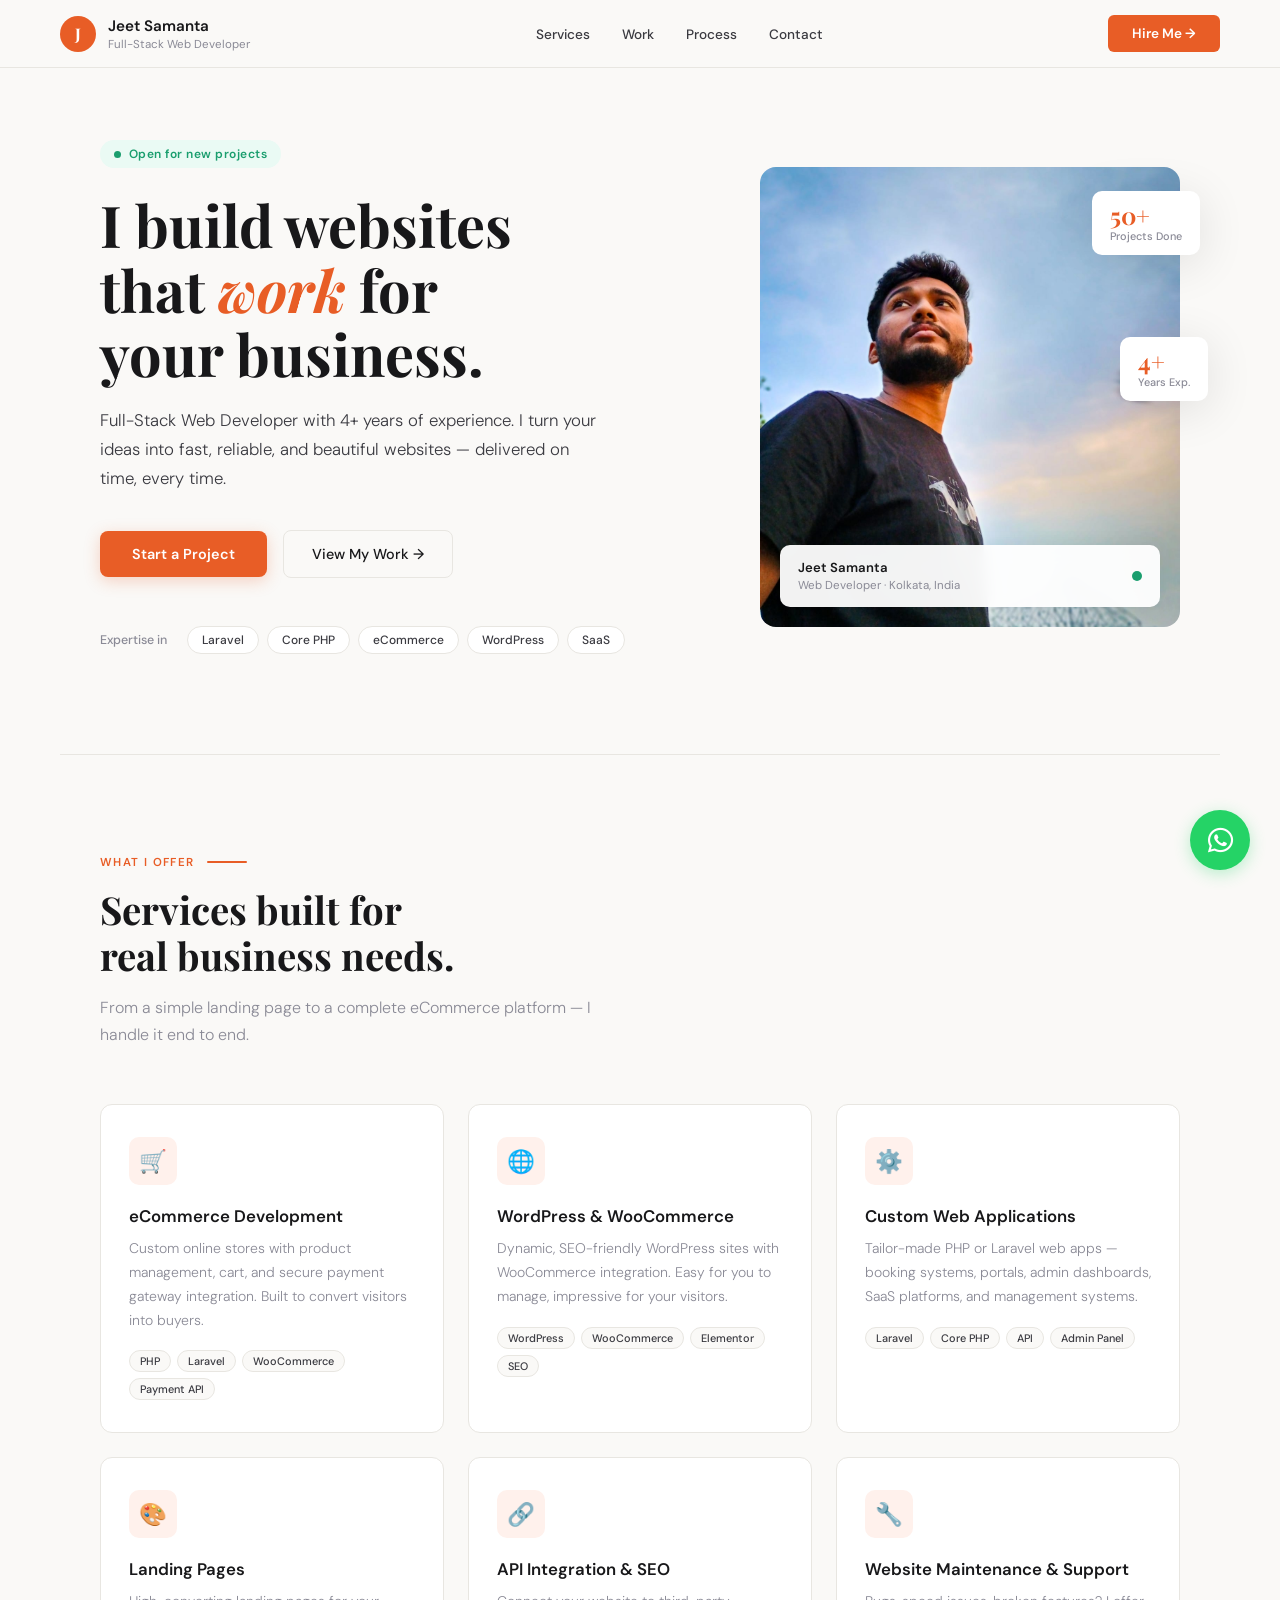
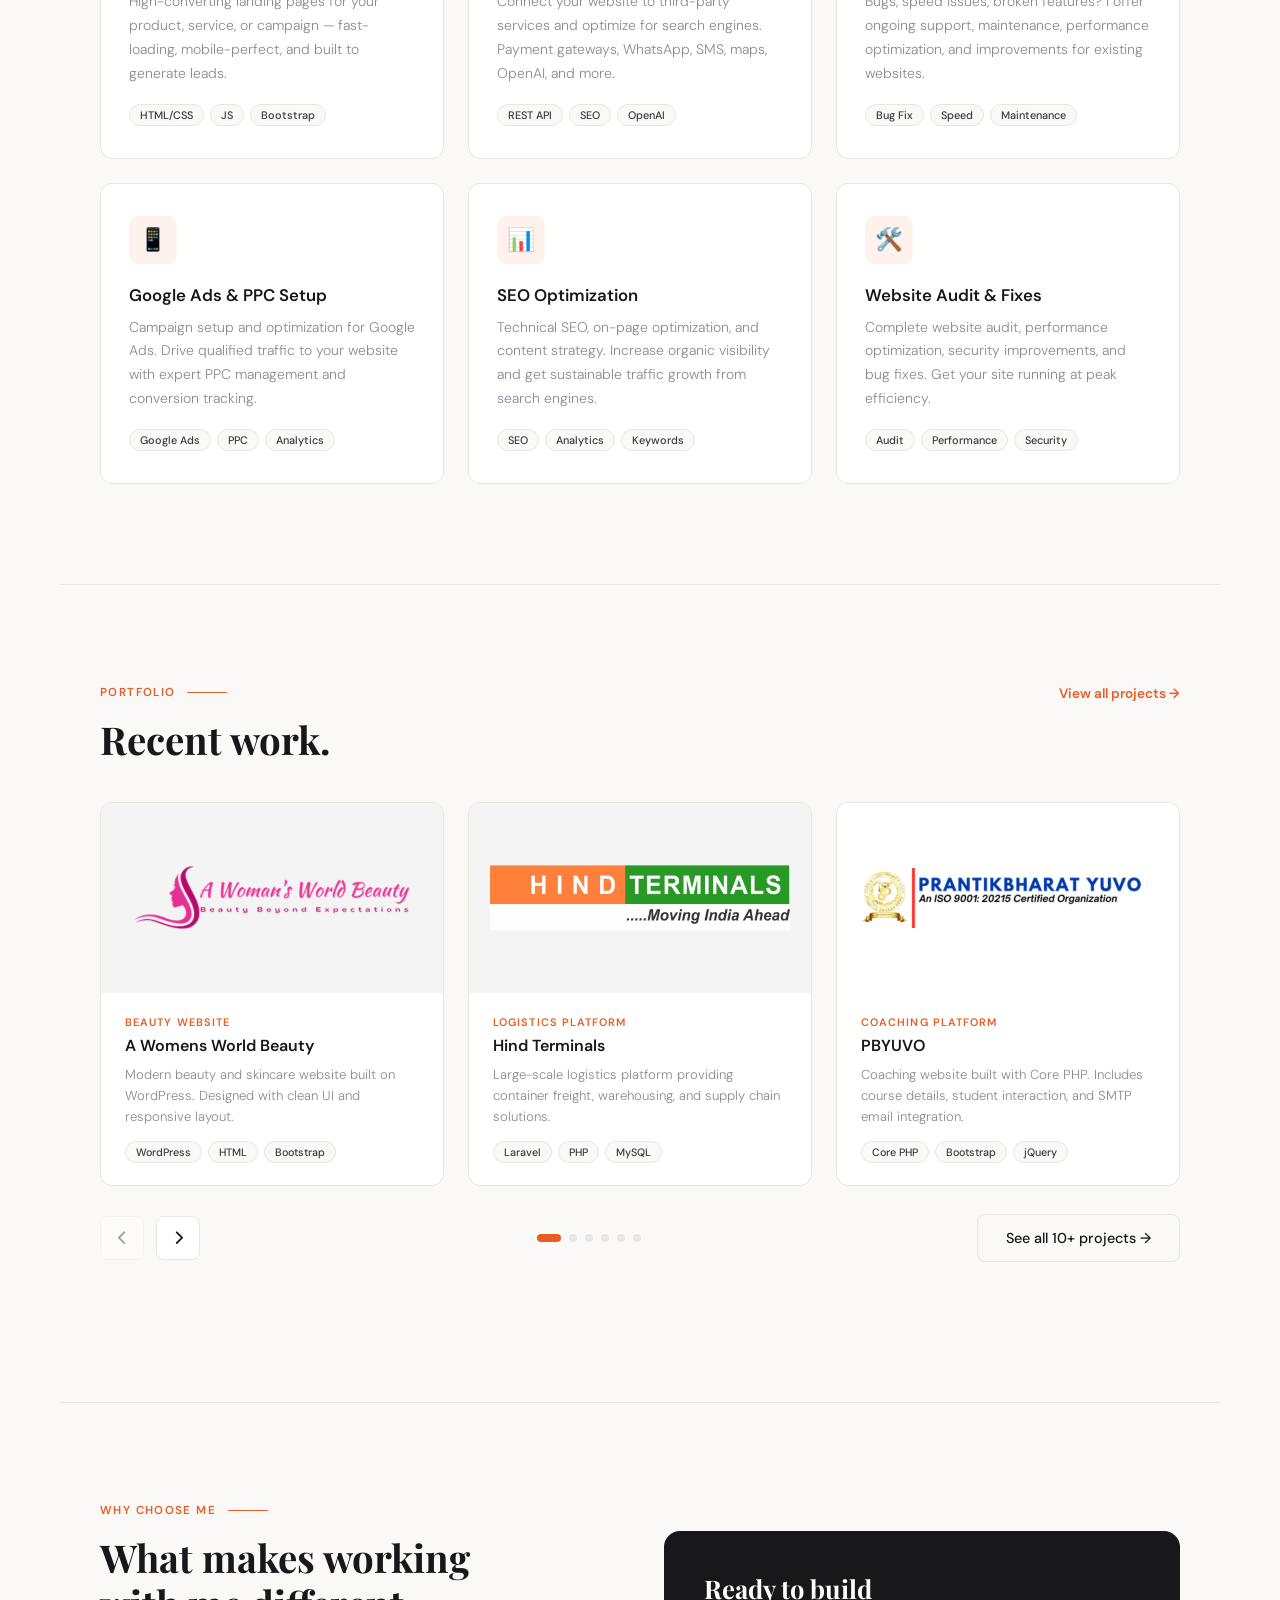
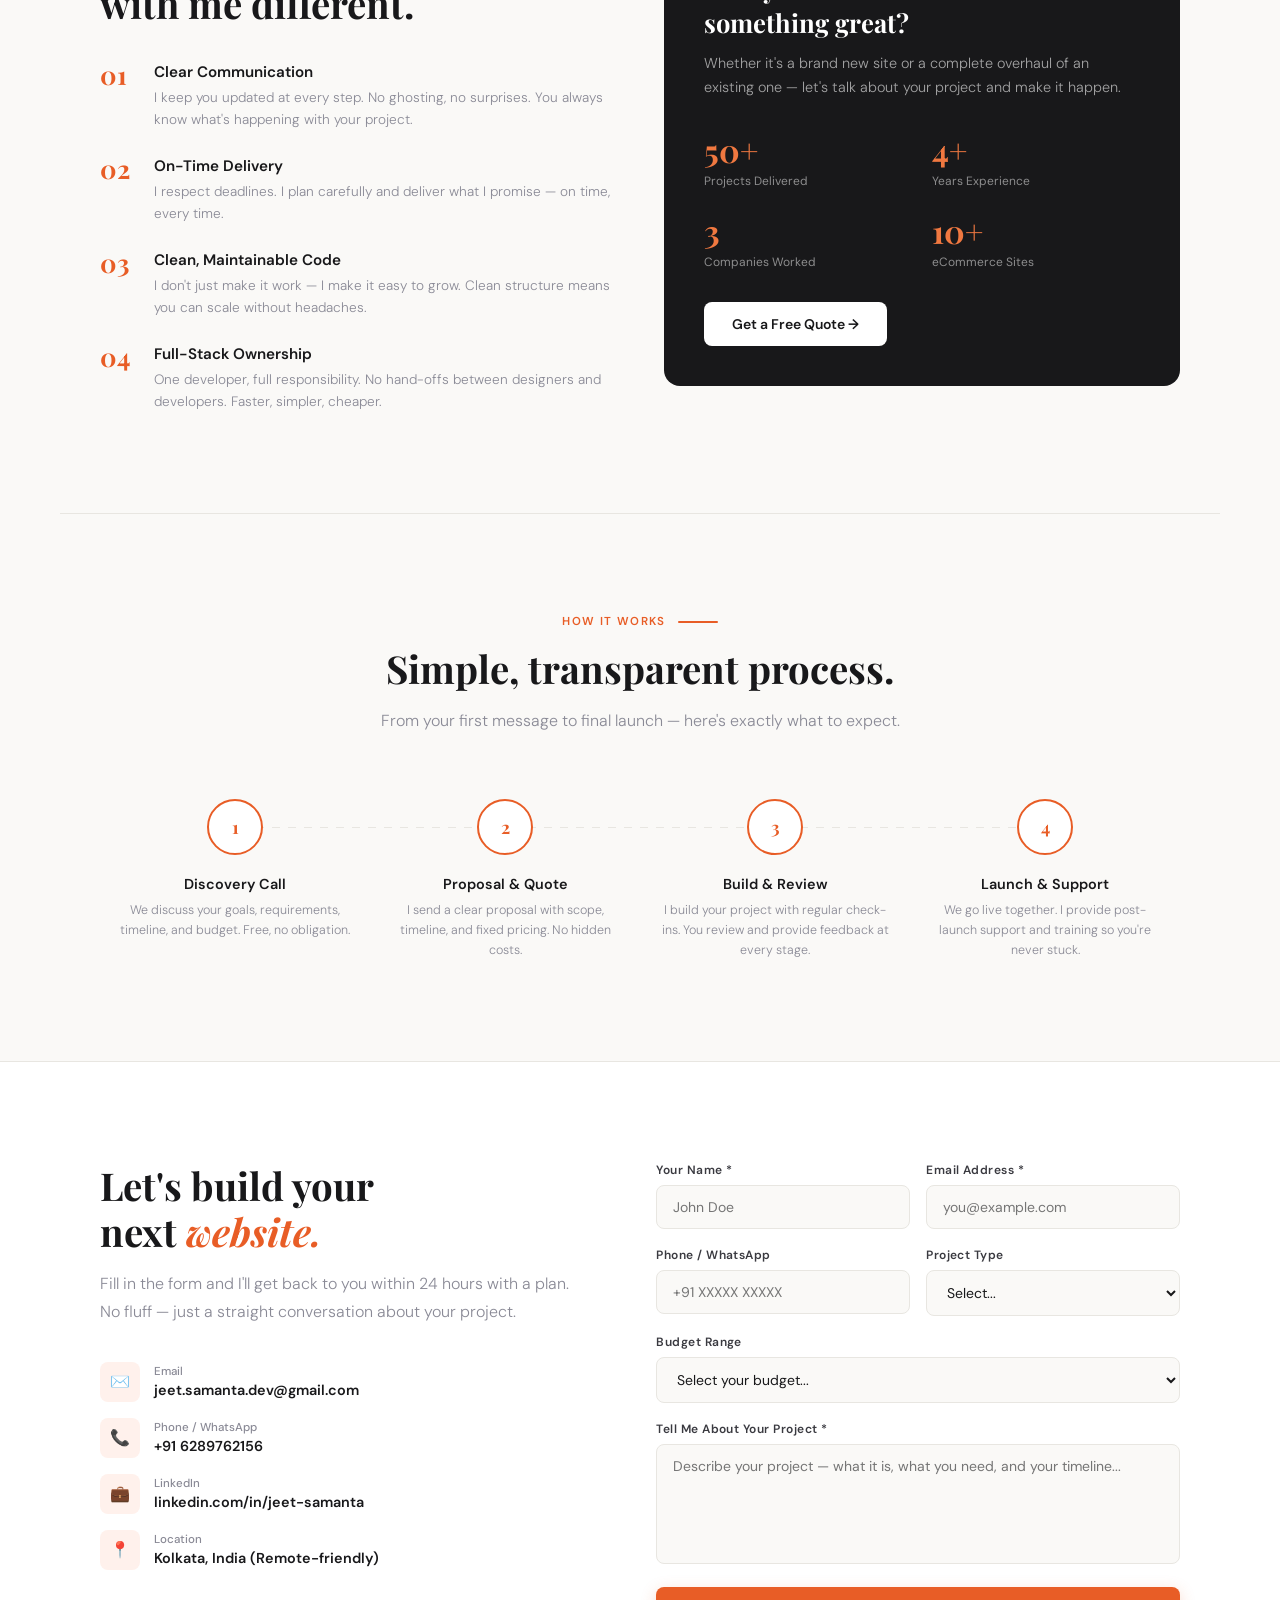
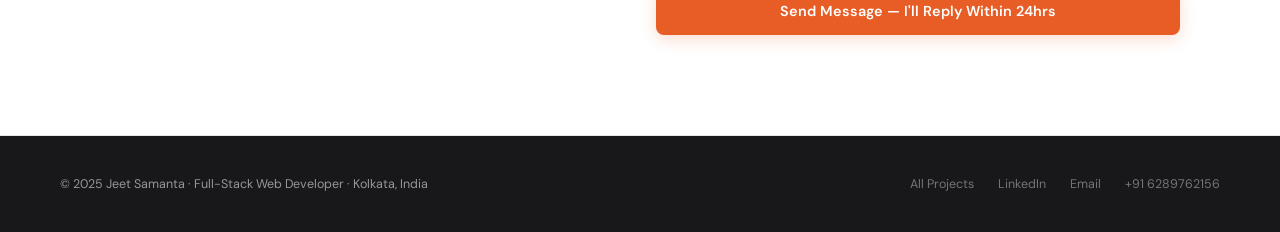
==== index.html @ 9e8487c0 "My Freelancing Project Site is Done" ====
<!doctype html>
<html lang="en">
  <head>
    <meta charset="UTF-8" />
    <meta name="viewport" content="width=device-width, initial-scale=1.0" />
    <title>Jeet Samanta — Full-Stack Web Developer for Hire</title>

    <!-- SEO & Description -->
    <meta
      name="description"
      content="Full-Stack Web Developer with 4+ years of experience. I build eCommerce, WordPress, Laravel apps, and more. 50+ projects delivered. Open for new projects."
    />
    <meta
      name="keywords"
      content="web developer, ecommerce, wordpress, laravel, php, full-stack, web design, kolkata"
    />
    <meta name="author" content="Jeet Samanta" />

    <!-- Open Graph for Social Media Sharing -->
    <meta property="og:type" content="website" />
    <meta
      property="og:title"
      content="Jeet Samanta — Full-Stack Web Developer"
    />
    <meta
      property="og:description"
      content="Expert Full-Stack Web Developer. I build eCommerce stores, WordPress sites, custom web apps, and more. 50+ projects delivered. Based in Kolkata, India."
    />
    <meta property="og:url" content="https://jeetsamanta.com/" />
    <meta property="og:image" content="https://jeetsamanta.com/og-image.jpg" />
    <meta property="og:image:width" content="1200" />
    <meta property="og:image:height" content="630" />
    <meta property="og:site_name" content="Jeet Samanta" />
    <meta property="og:locale" content="en_US" />

    <!-- Twitter Card Tags -->
    <meta name="twitter:card" content="summary_large_image" />
    <meta
      name="twitter:title"
      content="Jeet Samanta — Full-Stack Web Developer"
    />
    <meta
      name="twitter:description"
      content="Expert Full-Stack Web Developer. eCommerce, WordPress, Laravel, Custom Apps. 50+ projects. Open for hire."
    />
    <meta name="twitter:image" content="https://jeetsamanta.com/og-image.jpg" />
    <meta name="twitter:creator" content="@jeetsamanta" />

    <!-- LinkedIn Profile URL -->
    <meta property="profile:first_name" content="Jeet" />
    <meta property="profile:last_name" content="Samanta" />
    <meta property="profile:username" content="jeet-samanta-642195305" />

    <!-- Additional Meta Tags -->
    <meta name="theme-color" content="#e85d26" />
    <meta name="robots" content="index, follow" />
    <meta name="apple-mobile-web-app-capable" content="yes" />
    <meta
      name="apple-mobile-web-app-status-bar-style"
      content="black-translucent"
    />

    <link rel="preconnect" href="https://fonts.googleapis.com" />
    <link rel="canonical" href="https://jeetsamanta.com/" />
    <link
      href="https://fonts.googleapis.com/css2?family=Playfair+Display:ital,wght@0,600;0,700;1,600&family=DM+Sans:wght@300;400;500;600&display=swap"
      rel="stylesheet"
    />
    <link
      rel="stylesheet"
      href="https://cdnjs.cloudflare.com/ajax/libs/font-awesome/6.4.0/css/all.min.css"
    />
    <link rel="stylesheet" href="assets/css/main.css" />
    <style>
      /* ── CAROUSEL STYLES ── */
      .carousel-container {
        position: relative;
        margin-bottom: 40px;
      }

      .carousel-wrapper {
        overflow: hidden;
        border-radius: 0px;
      }

      .carousel-track {
        display: flex;
        transition: transform 0.5s cubic-bezier(0.4, 0, 0.2, 1);
        gap: 24px;
        width: 100%;
      }

      .carousel-slide {
        flex: 0 0 calc(33.333% - 16px);
        display: flex;
        min-width: 0;
      }

      .carousel-slide .work-card {
        width: 100%;
        height: 100%;
      }

      .carousel-controls {
        display: flex;
        align-items: center;
        justify-content: space-between;
        margin-top: 28px;
        gap: 20px;
      }

      .carousel-nav {
        display: flex;
        gap: 12px;
        flex-shrink: 0;
      }

      .carousel-btn {
        width: 44px;
        height: 44px;
        border: 1.5px solid var(--line);
        background: var(--white);
        border-radius: 8px;
        cursor: pointer;
        display: flex;
        align-items: center;
        justify-content: center;
        transition: all 0.2s;
        font-size: 0.9rem;
        color: var(--ink);
        flex-shrink: 0;
      }

      .carousel-btn:hover:not(:disabled) {
        border-color: var(--accent);
        color: var(--accent);
        background: var(--accent-light);
      }

      .carousel-btn:disabled {
        opacity: 0.4;
        cursor: not-allowed;
      }

      .carousel-indicators {
        display: flex;
        gap: 8px;
        flex: 1;
        justify-content: center;
      }

      .indicator {
        width: 8px;
        height: 8px;
        border-radius: 50%;
        background: var(--line);
        cursor: pointer;
        transition: all 0.3s;
        border: none;
        padding: 0;
      }

      .indicator:hover {
        background: var(--accent);
      }

      .indicator.active {
        background: var(--accent);
        width: 24px;
        border-radius: 4px;
      }

      .cta-all-projects {
        flex-shrink: 0;
      }

      /* Responsive carousel - 2 cards on tablet */
      @media (max-width: 960px) {
        .carousel-slide {
          flex: 0 0 calc(50% - 12px);
        }

        .carousel-controls {
          flex-wrap: wrap;
          justify-content: center;
        }

        .carousel-nav {
          order: 1;
          width: 100%;
          justify-content: center;
          margin-bottom: 16px;
        }

        .carousel-indicators {
          order: 2;
          width: 100%;
        }

        .cta-all-projects {
          order: 3;
          width: 100%;
          margin-top: 16px;
          text-align: center;
        }
      }

      /* Responsive carousel - 1 card on mobile */
      @media (max-width: 640px) {
        .carousel-slide {
          flex: 0 0 100%;
        }

        .carousel-track {
          gap: 12px;
        }

        .carousel-btn {
          width: 36px;
          height: 36px;
          font-size: 0.75rem;
        }

        .carousel-controls {
          flex-direction: column;
          gap: 16px;
        }

        .carousel-nav {
          order: 1;
          margin-bottom: 0;
        }

        .carousel-indicators {
          order: 2;
        }

        .cta-all-projects {
          order: 3;
          margin-top: 0;
        }
      }

      /* ── WORK SECTION MODIFICATIONS ── */
      #work {
        padding: 100px 60px;
      }

      .work-header {
        margin-bottom: 40px;
        display: flex;
        justify-content: space-between;
        align-items: flex-start;
      }

      @media (max-width: 960px) {
        #work {
          padding: 72px 24px;
        }

        .work-header {
          flex-direction: column;
          gap: 20px;
        }
      }
    </style>
  </head>
  <body>
    <!-- FLOATING WHATSAPP BUTTON -->
    <a
      href="https://wa.me/916289762156?text=Hi%20Jeet%2C%20I%20want%20to%20discuss%20a%20project"
      target="_blank"
      class="floating-whatsapp"
      title="Chat on WhatsApp"
    >
      <i class="fab fa-whatsapp"></i>
    </a>
    <!-- NAV -->
    <nav>
      <a href="index.html" class="nav-brand">
        <div class="nav-avatar">J</div>
        <div>
          <div class="nav-name">Jeet Samanta</div>
          <div class="nav-title-small">Full-Stack Web Developer</div>
        </div>
      </a>
      <ul class="nav-links">
        <li><a href="#services">Services</a></li>
        <li><a href="#work">Work</a></li>
        <li><a href="#process">Process</a></li>
        <li><a href="#contact-section">Contact</a></li>
      </ul>
      <a href="#contact-section" class="nav-cta">Hire Me →</a>
    </nav>

    <main>
      <!-- HERO -->
      <section id="hero">
        <div class="hero-left">
          <div class="hero-eyebrow"><span></span> Open for new projects</div>
          <h1 class="hero-h1">
            I build websites<br />that <em>work</em> for<br />your business.
          </h1>
          <p class="hero-p">
            Full-Stack Web Developer with 4+ years of experience. I turn your
            ideas into fast, reliable, and beautiful websites — delivered on
            time, every time.
          </p>
          <div class="hero-actions">
            <a href="#contact-section" class="btn-main">Start a Project</a>
            <a href="work.html" class="btn-ghost">View My Work →</a>
          </div>
          <div class="hero-trust">
            <span class="hero-trust-label">Expertise in</span>
            <div class="trust-pills">
              <span class="trust-pill">Laravel</span>
              <span class="trust-pill">Core PHP</span>
              <span class="trust-pill">eCommerce</span>
              <span class="trust-pill">WordPress</span>
              <span class="trust-pill">SaaS</span>
            </div>
          </div>
        </div>
        <div class="hero-right">
          <div class="hero-photo-box">
            <img src="assets/images/jeet-image.jpeg" alt="Jeet Samanta" />

            <div class="hero-badge">
              <div>
                <div class="hero-badge-text">Jeet Samanta</div>
                <div class="hero-badge-sub">Web Developer · Kolkata, India</div>
              </div>
              <div class="hero-badge-dot"></div>
            </div>
          </div>
          <div class="stat-float one">
            <div class="stat-num-f">50+</div>
            <div class="stat-lbl-f">Projects Done</div>
          </div>
          <div class="stat-float two">
            <div class="stat-num-f">4+</div>
            <div class="stat-lbl-f">Years Exp.</div>
          </div>
        </div>
      </section>

      <div class="divider"></div>

      <!-- SERVICES -->
      <div class="section" id="services">
        <div class="section-label">What I Offer</div>
        <h2 class="section-h2">Services built for<br />real business needs.</h2>
        <p class="section-sub">
          From a simple landing page to a complete eCommerce platform — I handle
          it end to end.
        </p>

        <div class="services-grid">
          <div class="svc-card fade-up">
            <div class="svc-icon">🛒</div>
            <div class="svc-title">eCommerce Development</div>
            <div class="svc-desc">
              Custom online stores with product management, cart, and secure
              payment gateway integration. Built to convert visitors into
              buyers.
            </div>
            <div class="svc-tags">
              <span class="svc-tag">PHP</span
              ><span class="svc-tag">Laravel</span
              ><span class="svc-tag">WooCommerce</span
              ><span class="svc-tag">Payment API</span>
            </div>
          </div>
          <div class="svc-card fade-up fade-up-d1">
            <div class="svc-icon">🌐</div>
            <div class="svc-title">WordPress & WooCommerce</div>
            <div class="svc-desc">
              Dynamic, SEO-friendly WordPress sites with WooCommerce
              integration. Easy for you to manage, impressive for your visitors.
            </div>
            <div class="svc-tags">
              <span class="svc-tag">WordPress</span
              ><span class="svc-tag">WooCommerce</span
              ><span class="svc-tag">Elementor</span
              ><span class="svc-tag">SEO</span>
            </div>
          </div>
          <div class="svc-card fade-up fade-up-d2">
            <div class="svc-icon">⚙️</div>
            <div class="svc-title">Custom Web Applications</div>
            <div class="svc-desc">
              Tailor-made PHP or Laravel web apps — booking systems, portals,
              admin dashboards, SaaS platforms, and management systems.
            </div>
            <div class="svc-tags">
              <span class="svc-tag">Laravel</span
              ><span class="svc-tag">Core PHP</span
              ><span class="svc-tag">API</span
              ><span class="svc-tag">Admin Panel</span>
            </div>
          </div>
          <div class="svc-card fade-up">
            <div class="svc-icon">🎨</div>
            <div class="svc-title">Landing Pages</div>
            <div class="svc-desc">
              High-converting landing pages for your product, service, or
              campaign — fast-loading, mobile-perfect, and built to generate
              leads.
            </div>
            <div class="svc-tags">
              <span class="svc-tag">HTML/CSS</span
              ><span class="svc-tag">JS</span
              ><span class="svc-tag">Bootstrap</span>
            </div>
          </div>
          <div class="svc-card fade-up fade-up-d1">
            <div class="svc-icon">🔗</div>
            <div class="svc-title">API Integration & SEO</div>
            <div class="svc-desc">
              Connect your website to third-party services and optimize for
              search engines. Payment gateways, WhatsApp, SMS, maps, OpenAI, and
              more.
            </div>
            <div class="svc-tags">
              <span class="svc-tag">REST API</span
              ><span class="svc-tag">SEO</span
              ><span class="svc-tag">OpenAI</span>
            </div>
          </div>
          <div class="svc-card fade-up fade-up-d2">
            <div class="svc-icon">🔧</div>
            <div class="svc-title">Website Maintenance & Support</div>
            <div class="svc-desc">
              Bugs, speed issues, broken features? I offer ongoing support,
              maintenance, performance optimization, and improvements for
              existing websites.
            </div>
            <div class="svc-tags">
              <span class="svc-tag">Bug Fix</span
              ><span class="svc-tag">Speed</span
              ><span class="svc-tag">Maintenance</span>
            </div>
          </div>
          <div class="svc-card fade-up">
            <div class="svc-icon">📱</div>
            <div class="svc-title">Google Ads & PPC Setup</div>
            <div class="svc-desc">
              Campaign setup and optimization for Google Ads. Drive qualified
              traffic to your website with expert PPC management and conversion
              tracking.
            </div>
            <div class="svc-tags">
              <span class="svc-tag">Google Ads</span
              ><span class="svc-tag">PPC</span
              ><span class="svc-tag">Analytics</span>
            </div>
          </div>
          <div class="svc-card fade-up fade-up-d1">
            <div class="svc-icon">📊</div>
            <div class="svc-title">SEO Optimization</div>
            <div class="svc-desc">
              Technical SEO, on-page optimization, and content strategy.
              Increase organic visibility and get sustainable traffic growth
              from search engines.
            </div>
            <div class="svc-tags">
              <span class="svc-tag">SEO</span
              ><span class="svc-tag">Analytics</span
              ><span class="svc-tag">Keywords</span>
            </div>
          </div>
          <div class="svc-card fade-up fade-up-d2">
            <div class="svc-icon">🛠️</div>
            <div class="svc-title">Website Audit & Fixes</div>
            <div class="svc-desc">
              Complete website audit, performance optimization, security
              improvements, and bug fixes. Get your site running at peak
              efficiency.
            </div>
            <div class="svc-tags">
              <span class="svc-tag">Audit</span
              ><span class="svc-tag">Performance</span
              ><span class="svc-tag">Security</span>
            </div>
          </div>
        </div>
      </div>

      <div class="divider"></div>

      <!-- WORK CAROUSEL SECTION -->
      <div class="section" id="work">
        <div class="work-header">
          <div>
            <div class="section-label">Portfolio</div>
            <h2 class="section-h2" style="margin-bottom: 0">Recent work.</h2>
          </div>
          <a href="work.html" class="view-all">View all projects →</a>
        </div>

        <div class="carousel-container">
          <div class="carousel-wrapper">
            <div class="carousel-track" id="carouselTrack">
              <!-- Slide 5: A Womens World Beauty -->
              <div class="carousel-slide">
                <a href="work.html" class="work-card fade-up">
                  <div
                    class="work-thumb"
                    style="
                      background: linear-gradient(135deg, #fce4ec, #f8bbd0);
                    "
                  >
                    <img
                      src="assets/images/womenbeauty.png"
                      alt="A Womens World Beauty"
                    />
                    <div class="work-thumb-overlay">
                      <span class="work-overlay-text">View Project</span>
                    </div>
                  </div>
                  <div class="work-body">
                    <div class="work-cat">Beauty Website</div>
                    <div class="work-title">A Womens World Beauty</div>
                    <div class="work-desc">
                      Modern beauty and skincare website built on WordPress.
                      Designed with clean UI and responsive layout.
                    </div>
                    <div class="work-stack">
                      <span class="work-pill">WordPress</span
                      ><span class="work-pill">HTML</span
                      ><span class="work-pill">Bootstrap</span>
                    </div>
                  </div>
                </a>
              </div>

              <!-- Slide 6: Hind Terminals -->
              <div class="carousel-slide">
                <a href="work.html" class="work-card fade-up">
                  <div
                    class="work-thumb"
                    style="
                      background: linear-gradient(135deg, #e8f5e9, #c8e6c9);
                    "
                  >
                    <img
                      src="assets/images/hindterminal.png"
                      alt="Hind Terminals"
                    />
                    <div class="work-thumb-overlay">
                      <span class="work-overlay-text">View Project</span>
                    </div>
                  </div>
                  <div class="work-body">
                    <div class="work-cat">Logistics Platform</div>
                    <div class="work-title">Hind Terminals</div>
                    <div class="work-desc">
                      Large-scale logistics platform providing container
                      freight, warehousing, and supply chain solutions.
                    </div>
                    <div class="work-stack">
                      <span class="work-pill">Laravel</span
                      ><span class="work-pill">PHP</span
                      ><span class="work-pill">MySQL</span>
                    </div>
                  </div>
                </a>
              </div>

              <!-- Slide 7: PBYUVO -->
              <div class="carousel-slide">
                <a href="work.html" class="work-card fade-up">
                  <div
                    class="work-thumb"
                    style="
                      background: linear-gradient(135deg, #fff3e0, #ffe0b2);
                    "
                  >
                    <img src="assets/images/pvyubo.png" alt="PBYUVO" />
                    <div class="work-thumb-overlay">
                      <span class="work-overlay-text">View Project</span>
                    </div>
                  </div>
                  <div class="work-body">
                    <div class="work-cat">Coaching Platform</div>
                    <div class="work-title">PBYUVO</div>
                    <div class="work-desc">
                      Coaching website built with Core PHP. Includes course
                      details, student interaction, and SMTP email integration.
                    </div>
                    <div class="work-stack">
                      <span class="work-pill">Core PHP</span
                      ><span class="work-pill">Bootstrap</span
                      ><span class="work-pill">jQuery</span>
                    </div>
                  </div>
                </a>
              </div>

              <!-- Slide 8: Airport Transfers Munich -->
              <div class="carousel-slide">
                <a href="work.html" class="work-card fade-up">
                  <div
                    class="work-thumb"
                    style="
                      background: linear-gradient(135deg, #e3f2fd, #90caf9);
                    "
                  >
                    <img
                      src="assets/images/airport_service.png"
                      alt="Airport Transfers Munich"
                    />
                    <div class="work-thumb-overlay">
                      <span class="work-overlay-text">View Project</span>
                    </div>
                  </div>
                  <div class="work-body">
                    <div class="work-cat">Taxi Booking Website</div>
                    <div class="work-title">Airport Transfers Munich</div>
                    <div class="work-desc">
                      Airport taxi booking website with responsive interface,
                      booking forms, and fare inquiry system.
                    </div>
                    <div class="work-stack">
                      <span class="work-pill">Core PHP</span
                      ><span class="work-pill">Bootstrap</span
                      ><span class="work-pill">MySQL</span>
                    </div>
                  </div>
                </a>
              </div>

              <!-- Slide 9: Taj Indian Restaurant (Laravel) -->
              <div class="carousel-slide">
                <a href="work.html" class="work-card fade-up">
                  <div
                    class="work-thumb"
                    style="
                      background: linear-gradient(135deg, #fff8e1, #ffe082);
                    "
                  >
                    <img
                      src="assets/images/tajindialaravel.png"
                      alt="Taj Indian Restaurant"
                    />
                    <div class="work-thumb-overlay">
                      <span class="work-overlay-text">View Project</span>
                    </div>
                  </div>
                  <div class="work-body">
                    <div class="work-cat">Restaurant Website</div>
                    <div class="work-title">Taj Indian Restaurant</div>
                    <div class="work-desc">
                      Restaurant website with table booking, online food
                      ordering, and eCommerce functionality.
                    </div>
                    <div class="work-stack">
                      <span class="work-pill">Laravel</span
                      ><span class="work-pill">PHP</span
                      ><span class="work-pill">MySQL</span>
                    </div>
                  </div>
                </a>
              </div>

              <!-- Slide 10: Taj Indian Amsterdam (WordPress) -->
              <div class="carousel-slide">
                <a href="work.html" class="work-card fade-up">
                  <div
                    class="work-thumb"
                    style="
                      background: linear-gradient(135deg, #fff3e0, #ffcc80);
                    "
                  >
                    <img
                      src="assets/images/tajWordpress.png"
                      alt="Taj Indian Amsterdam"
                    />
                    <div class="work-thumb-overlay">
                      <span class="work-overlay-text">View Project</span>
                    </div>
                  </div>
                  <div class="work-body">
                    <div class="work-cat">Restaurant Website</div>
                    <div class="work-title">Taj Indian Amsterdam</div>
                    <div class="work-desc">
                      Restaurant website with online food ordering, table
                      booking, and event management features.
                    </div>
                    <div class="work-stack">
                      <span class="work-pill">WordPress</span
                      ><span class="work-pill">WooCommerce</span
                      ><span class="work-pill">Elementor</span>
                    </div>
                  </div>
                </a>
              </div>

              <!-- Slide 11: Arthashastra Gurukul -->
              <div class="carousel-slide">
                <a href="work.html" class="work-card fade-up">
                  <div
                    class="work-thumb"
                    style="
                      background: linear-gradient(135deg, #ede7f6, #d1c4e9);
                    "
                  >
                    <img
                      src="assets/images/arthashastra.png"
                      alt="Arthashastra Gurukul"
                    />
                    <div class="work-thumb-overlay">
                      <span class="work-overlay-text">View Project</span>
                    </div>
                  </div>
                  <div class="work-body">
                    <div class="work-cat">Course Platform</div>
                    <div class="work-title">Arthashastra Gurukul</div>
                    <div class="work-desc">
                      Course platform with Vedic trading and investment
                      education. Includes course management and admission
                      system.
                    </div>
                    <div class="work-stack">
                      <span class="work-pill">Laravel</span
                      ><span class="work-pill">PHP</span
                      ><span class="work-pill">MySQL</span>
                    </div>
                  </div>
                </a>
              </div>

              <!-- Slide 12: Rijschool Creatief -->
              <div class="carousel-slide">
                <a href="work.html" class="work-card fade-up">
                  <div
                    class="work-thumb"
                    style="
                      background: linear-gradient(135deg, #e0f2f1, #b2dfdb);
                    "
                  >
                    <img
                      src="assets/images/rjschool.png"
                      alt="Rijschool Creatief"
                    />
                    <div class="work-thumb-overlay">
                      <span class="work-overlay-text">View Project</span>
                    </div>
                  </div>
                  <div class="work-body">
                    <div class="work-cat">Driving School Website</div>
                    <div class="work-title">Rijschool Creatief</div>
                    <div class="work-desc">
                      Driving school website with modern responsive design and
                      Mollie payment gateway integration.
                    </div>
                    <div class="work-stack">
                      <span class="work-pill">WordPress</span
                      ><span class="work-pill">Elementor</span
                      ><span class="work-pill">Mollie</span>
                    </div>
                  </div>
                </a>
              </div>

              <!-- ═══════════════════════════════════════════════════════════════ -->
              <!-- HOW TO USE: -->
              <!-- 1. Find this in your HTML: <div class="carousel-track" id="carouselTrack"> -->
              <!-- 2. Replace ALL content inside with the slides above -->
              <!-- 3. Keep the closing </div> tag -->
              <!-- 4. Done! Carousel will work with 12 projects -->
              <!-- ═══════════════════════════════════════════════════════════════ -->
            </div>
          </div>

          <div class="carousel-controls">
            <div class="carousel-nav">
              <button
                class="carousel-btn"
                id="prevBtn"
                aria-label="Previous slide"
              >
                <i class="fas fa-chevron-left"></i>
              </button>
              <button class="carousel-btn" id="nextBtn" aria-label="Next slide">
                <i class="fas fa-chevron-right"></i>
              </button>
            </div>

            <div class="carousel-indicators" id="indicators"></div>

            <div class="cta-all-projects">
              <a
                href="work.html"
                class="btn-ghost"
                style="display: inline-block"
                >See all 10+ projects →</a
              >
            </div>
          </div>
        </div>
      </div>

      <div class="divider"></div>

      <!-- WHY HIRE ME -->
      <div class="section">
        <div class="why-grid">
          <div>
            <div class="section-label">Why Choose Me</div>
            <h2 class="section-h2">
              What makes working<br />with me different.
            </h2>
            <div class="why-list" style="margin-top: 36px">
              <div class="why-item fade-up">
                <div class="why-num">01</div>
                <div class="why-text">
                  <h4>Clear Communication</h4>
                  <p>
                    I keep you updated at every step. No ghosting, no surprises.
                    You always know what's happening with your project.
                  </p>
                </div>
              </div>
              <div class="why-item fade-up fade-up-d1">
                <div class="why-num">02</div>
                <div class="why-text">
                  <h4>On-Time Delivery</h4>
                  <p>
                    I respect deadlines. I plan carefully and deliver what I
                    promise — on time, every time.
                  </p>
                </div>
              </div>
              <div class="why-item fade-up fade-up-d2">
                <div class="why-num">03</div>
                <div class="why-text">
                  <h4>Clean, Maintainable Code</h4>
                  <p>
                    I don't just make it work — I make it easy to grow. Clean
                    structure means you can scale without headaches.
                  </p>
                </div>
              </div>
              <div class="why-item fade-up fade-up-d3">
                <div class="why-num">04</div>
                <div class="why-text">
                  <h4>Full-Stack Ownership</h4>
                  <p>
                    One developer, full responsibility. No hand-offs between
                    designers and developers. Faster, simpler, cheaper.
                  </p>
                </div>
              </div>
            </div>
          </div>
          <div class="why-right fade-up">
            <h3>Ready to build<br />something great?</h3>
            <p>
              Whether it's a brand new site or a complete overhaul of an
              existing one — let's talk about your project and make it happen.
            </p>
            <div class="why-stats">
              <div>
                <div class="why-stat-num">50+</div>
                <div class="why-stat-lbl">Projects Delivered</div>
              </div>
              <div>
                <div class="why-stat-num">4+</div>
                <div class="why-stat-lbl">Years Experience</div>
              </div>
              <div>
                <div class="why-stat-num">3</div>
                <div class="why-stat-lbl">Companies Worked</div>
              </div>
              <div>
                <div class="why-stat-num">10+</div>
                <div class="why-stat-lbl">eCommerce Sites</div>
              </div>
            </div>
            <a href="#contact-section" class="btn-white">Get a Free Quote →</a>
          </div>
        </div>
      </div>

      <div class="divider"></div>

      <!-- PROCESS -->
      <div class="section" id="process">
        <div style="text-align: center; margin-bottom: 64px">
          <div class="section-label" style="justify-content: center">
            How It Works
          </div>
          <h2 class="section-h2" style="text-align: center">
            Simple, transparent process.
          </h2>
          <p
            class="section-sub"
            style="margin: 12px auto 0; text-align: center"
          >
            From your first message to final launch — here's exactly what to
            expect.
          </p>
        </div>
        <div class="process-row">
          <div class="process-step fade-up">
            <div class="process-circle">1</div>
            <div class="process-title">Discovery Call</div>
            <div class="process-desc">
              We discuss your goals, requirements, timeline, and budget. Free,
              no obligation.
            </div>
          </div>
          <div class="process-step fade-up fade-up-d1">
            <div class="process-circle">2</div>
            <div class="process-title">Proposal & Quote</div>
            <div class="process-desc">
              I send a clear proposal with scope, timeline, and fixed pricing.
              No hidden costs.
            </div>
          </div>
          <div class="process-step fade-up fade-up-d2">
            <div class="process-circle">3</div>
            <div class="process-title">Build & Review</div>
            <div class="process-desc">
              I build your project with regular check-ins. You review and
              provide feedback at every stage.
            </div>
          </div>
          <div class="process-step fade-up fade-up-d3">
            <div class="process-circle">4</div>
            <div class="process-title">Launch & Support</div>
            <div class="process-desc">
              We go live together. I provide post-launch support and training so
              you're never stuck.
            </div>
          </div>
        </div>
      </div>

      <!-- CONTACT -->
      <section id="contact-section">
        <div class="contact-inner">
          <div class="contact-left">
            <h2>Let's build your<br />next <em>website.</em></h2>
            <p>
              Fill in the form and I'll get back to you within 24 hours with a
              plan. No fluff — just a straight conversation about your project.
            </p>
            <div class="contact-info">
              <div class="cinfo-row">
                <div class="cinfo-icon">✉️</div>
                <div>
                  <div class="cinfo-label">Email</div>
                  <a href="mailto:jeet.samanta.dev@gmail.com" class="cinfo-val"
                    >jeet.samanta.dev@gmail.com</a
                  >
                </div>
              </div>
              <div class="cinfo-row">
                <div class="cinfo-icon">📞</div>
                <div>
                  <div class="cinfo-label">Phone / WhatsApp</div>
                  <a href="tel:+916289762156" class="cinfo-val"
                    >+91 6289762156</a
                  >
                </div>
              </div>
              <div class="cinfo-row">
                <div class="cinfo-icon">💼</div>
                <div>
                  <div class="cinfo-label">LinkedIn</div>
                  <a
                    href="https://www.linkedin.com/in/jeet-samanta-642195305/"
                    target="_blank"
                    class="cinfo-val"
                    >linkedin.com/in/jeet-samanta</a
                  >
                </div>
              </div>
              <div class="cinfo-row">
                <div class="cinfo-icon">📍</div>
                <div>
                  <div class="cinfo-label">Location</div>
                  <span class="cinfo-val"
                    >Kolkata, India (Remote-friendly)</span
                  >
                </div>
              </div>
            </div>
          </div>
          <form class="cf" id="contactForm">
            <div class="cf-row">
              <div>
                <label>Your Name *</label>
                <input type="text" id="cname" placeholder="John Doe" required />
              </div>
              <div>
                <label>Email Address *</label>
                <input
                  type="email"
                  id="cemail"
                  placeholder="you@example.com"
                  required
                />
              </div>
            </div>
            <div class="cf-row">
              <div>
                <label>Phone / WhatsApp</label>
                <input type="text" id="cphone" placeholder="+91 XXXXX XXXXX" />
              </div>
              <div>
                <label>Project Type</label>
                <select id="ctype">
                  <option value="">Select...</option>
                  <option>eCommerce Website</option>
                  <option>WordPress Website</option>
                  <option>Custom Web Application</option>
                  <option>Landing Page</option>
                  <option>API Integration</option>
                  <option>Website Fix / Support</option>
                  <option>Other</option>
                </select>
              </div>
            </div>
            <div>
              <label>Budget Range</label>
              <select id="cbudget">
                <option value="">Select your budget...</option>
                <option>Under ₹10,000</option>
                <option>₹10,000 – ₹25,000</option>
                <option>₹25,000 – ₹50,000</option>
                <option>₹50,000 – ₹1,00,000</option>
                <option>Above ₹1,00,000</option>
              </select>
            </div>
            <div>
              <label>Tell Me About Your Project *</label>
              <textarea
                id="cmessage"
                placeholder="Describe your project — what it is, what you need, and your timeline..."
                required
              ></textarea>
            </div>
            <button type="submit" class="cf-submit" id="cfSubmit">
              Send Message — I'll Reply Within 24hrs
            </button>
            <div class="cf-msg" id="cfMsg"></div>
          </form>
        </div>
      </section>
    </main>
    <!-- FOOTER -->
    <footer>
      <p>© 2025 Jeet Samanta · Full-Stack Web Developer · Kolkata, India</p>
      <div class="footer-right">
        <a href="work.html">All Projects</a>
        <a
          href="https://www.linkedin.com/in/jeet-samanta-642195305/"
          target="_blank"
          >LinkedIn</a
        >
        <a href="mailto:jeet.samanta.dev@gmail.com">Email</a>
        <a href="tel:+916289762156">+91 6289762156</a>
      </div>
    </footer>

    <!-- jQuery Library -->
    <script src="https://code.jquery.com/jquery-3.6.0.min.js"></script>
    <script>
      // ── CAROUSEL LOGIC ──
      const track = document.getElementById("carouselTrack");
      const prevBtn = document.getElementById("prevBtn");
      const nextBtn = document.getElementById("nextBtn");
      const indicatorsContainer = document.getElementById("indicators");
      const slides = document.querySelectorAll(".carousel-slide");

      let currentSlide = 0;
      const totalSlides = slides.length;
      let itemsPerView = 3; // Default desktop
      let autoplayInterval;
      const AUTOPLAY_DELAY = 4000; // 4 seconds

      // Autoplay functions
      function startAutoplay() {
        autoplayInterval = setInterval(() => {
          const maxSlide = totalSlides - itemsPerView;
          if (currentSlide < maxSlide) {
            currentSlide++;
          } else {
            currentSlide = 0; // Loop back to beginning
          }
          updateCarousel();
        }, AUTOPLAY_DELAY);
      }

      function stopAutoplay() {
        clearInterval(autoplayInterval);
      }

      function resetAutoplay() {
        stopAutoplay();
        startAutoplay();
      }

      // Create indicators
      function createIndicators() {
        indicatorsContainer.innerHTML = ""; // Clear existing
        const maxSlides = Math.max(1, totalSlides - itemsPerView + 1);

        for (let i = 0; i < maxSlides; i++) {
          const indicator = document.createElement("button");
          indicator.className = "indicator" + (i === 0 ? " active" : "");
          indicator.setAttribute("aria-label", `Go to slide ${i + 1}`);
          indicator.addEventListener("click", () => goToSlide(i));
          indicatorsContainer.appendChild(indicator);
        }
      }

      // Update carousel position
      function updateCarousel() {
        const slideWidth = 100 / itemsPerView;
        const translateValue = currentSlide * slideWidth;
        track.style.transform = `translateX(-${translateValue}%)`;

        // Update indicators
        document.querySelectorAll(".indicator").forEach((ind, i) => {
          ind.classList.toggle("active", i === currentSlide);
        });

        // Update button states
        const maxSlide = totalSlides - itemsPerView;
        prevBtn.disabled = currentSlide === 0;
        nextBtn.disabled = currentSlide >= maxSlide;
      }

      // Go to specific slide
      function goToSlide(index) {
        const maxSlide = totalSlides - itemsPerView;
        currentSlide = Math.max(0, Math.min(index, maxSlide));
        updateCarousel();
      }

      // Next slide
      function nextSlide() {
        const maxSlide = totalSlides - itemsPerView;
        if (currentSlide < maxSlide) {
          currentSlide++;
          updateCarousel();
        }
      }

      // Previous slide
      function prevSlide() {
        if (currentSlide > 0) {
          currentSlide--;
          updateCarousel();
        }
      }

      // Handle responsive
      function handleResize() {
        const width = window.innerWidth;
        let newItemsPerView;

        if (width <= 640) {
          newItemsPerView = 1;
        } else if (width <= 960) {
          newItemsPerView = 2;
        } else {
          newItemsPerView = 3;
        }

        // If items per view changed, reset and update
        if (newItemsPerView !== itemsPerView) {
          itemsPerView = newItemsPerView;
          currentSlide = 0;
          createIndicators();
        }

        updateCarousel();
      }

      // Initialize
      createIndicators();
      handleResize();
      updateCarousel();
      startAutoplay(); // Start autoplay

      // Event listeners
      nextBtn.addEventListener("click", () => {
        nextSlide();
        resetAutoplay();
      });
      prevBtn.addEventListener("click", () => {
        prevSlide();
        resetAutoplay();
      });
      window.addEventListener("resize", handleResize);

      // Keyboard navigation
      document.addEventListener("keydown", (e) => {
        if (e.key === "ArrowLeft") {
          prevSlide();
          resetAutoplay();
        }
        if (e.key === "ArrowRight") {
          nextSlide();
          resetAutoplay();
        }
      });

      // Reset autoplay on indicator click
      indicatorsContainer.addEventListener("click", () => {
        resetAutoplay();
      });

      // ── SCROLL REVEAL ──
      const observer = new IntersectionObserver(
        (entries) => {
          entries.forEach((e) => {
            if (e.isIntersecting) e.target.classList.add("visible");
          });
        },
        { threshold: 0.12 },
      );
      document
        .querySelectorAll(".fade-up")
        .forEach((el) => observer.observe(el));

      // ── CONTACT FORM - SMTP EMAIL (jQuery AJAX) ──
      $("#contactForm").on("submit", function (e) {
        e.preventDefault();

        var $form = $(this);
        var $btn = $("#cfSubmit");
        var $msg = $("#cfMsg");

        var formData = {
          name: $("#cname").val(),
          email: $("#cemail").val(),
          phone: $("#cphone").val(),
          type: $("#ctype").val(),
          budget: $("#cbudget").val(),
          message: $("#cmessage").val(),
        };

        $btn.text("Sending...").prop("disabled", true);
        $msg.removeClass("success error").text("");

        $.ajax({
          type: "POST",
          url: "send_email.php",
          data: JSON.stringify(formData),
          contentType: "application/json",
          dataType: "json",
          success: function (result) {
            if (result.success) {
              $msg
                .text(
                  "✓ Email sent successfully! I'll get back to you within 24 hours.",
                )
                .addClass("success");
              $form.trigger("reset");
            } else {
              throw new Error(result.error || "Failed to send email");
            }
          },
          error: function (jqXHR, textStatus, errorThrown) {
            $msg
              .text(
                "✗ Error sending email. Please try again or email directly: jeet.samanta.dev@gmail.com",
              )
              .addClass("error");
          },
          complete: function () {
            $btn
              .text("Send Message — I'll Reply Within 24hrs")
              .prop("disabled", false);
          },
        });
      });
    </script>
  </body>
</html>
---- assets/css/main.css ----
:root {
  --bg: #faf9f7;
  --white: #ffffff;
  --ink: #18181a;
  --ink2: #3a3a40;
  --muted: #8a8a96;
  --line: #e8e6e1;
  --accent: #e85d26;
  --accent2: #f07840;
  --accent-light: #fff1ec;
  --green: #1a9e6e;
  --green-light: #eafaf4;
  --card: #ffffff;
  --serif: "Playfair Display", Georgia, serif;
  --sans: "DM Sans", sans-serif;
  --shadow: 0 2px 20px rgba(0, 0, 0, 0.07);
  --shadow-lg: 0 8px 48px rgba(0, 0, 0, 0.11);
}
*,
*::before,
*::after {
  box-sizing: border-box;
  margin: 0;
  padding: 0;
}
html {
  scroll-behavior: smooth;
}
body {
  background: var(--bg);
  color: var(--ink);
  font-family: var(--sans);
  overflow-x: hidden;
}

/* ── NAV ── */
nav {
  position: fixed;
  top: 0;
  left: 0;
  right: 0;
  z-index: 100;
  background: rgba(250, 249, 247, 0.92);
  backdrop-filter: blur(12px);
  border-bottom: 1px solid var(--line);
  display: flex;
  align-items: center;
  justify-content: space-between;
  padding: 0 60px;
  height: 68px;
}
.nav-brand {
  display: flex;
  align-items: center;
  gap: 12px;
  text-decoration: none;
}
.nav-avatar {
  width: 36px;
  height: 36px;
  border-radius: 50%;
  background: var(--accent);
  color: #fff;
  font-family: var(--serif);
  font-size: 1rem;
  font-weight: 700;
  display: flex;
  align-items: center;
  justify-content: center;
  flex-shrink: 0;
}
.nav-name {
  font-size: 0.95rem;
  font-weight: 600;
  color: var(--ink);
}
.nav-title-small {
  font-size: 0.72rem;
  color: var(--muted);
  margin-top: 1px;
}
.nav-links {
  display: flex;
  gap: 32px;
  list-style: none;
}
.nav-links a {
  font-size: 0.85rem;
  font-weight: 500;
  color: var(--ink2);
  text-decoration: none;
  transition: color 0.2s;
}
.nav-links a:hover {
  color: var(--accent);
}
.nav-cta {
  background: var(--accent);
  color: #fff;
  padding: 10px 24px;
  border-radius: 6px;
  font-size: 0.85rem;
  font-weight: 600;
  text-decoration: none;
  transition:
    background 0.2s,
    transform 0.15s;
  white-space: nowrap;
}
.nav-cta:hover {
  background: var(--accent2);
  transform: translateY(-1px);
}

/* ── HERO ── */
#hero {
  padding: 140px 60px 100px;
  display: grid;
  grid-template-columns: 1fr 420px;
  gap: 80px;
  align-items: center;
  max-width: 1200px;
  margin: 0 auto;
}
.hero-eyebrow {
  display: inline-flex;
  align-items: center;
  gap: 8px;
  background: var(--green-light);
  color: var(--green);
  font-size: 0.75rem;
  font-weight: 600;
  padding: 6px 14px;
  border-radius: 100px;
  margin-bottom: 24px;
  letter-spacing: 0.04em;
}
.hero-eyebrow span {
  width: 7px;
  height: 7px;
  background: var(--green);
  border-radius: 50%;
  animation: blink 2s infinite;
}
@keyframes blink {
  0%,
  100% {
    opacity: 1;
  }
  50% {
    opacity: 0.3;
  }
}
.hero-h1 {
  font-family: var(--serif);
  font-size: clamp(2.6rem, 4.5vw, 3.8rem);
  font-weight: 700;
  line-height: 1.12;
  color: var(--ink);
  margin-bottom: 20px;
}
.hero-h1 em {
  color: var(--accent);
  font-style: italic;
}
.hero-p {
  font-size: 1.05rem;
  line-height: 1.75;
  color: var(--ink2);
  max-width: 500px;
  margin-bottom: 36px;
  font-weight: 300;
}
.hero-actions {
  display: flex;
  align-items: center;
  gap: 16px;
  flex-wrap: wrap;
}
.btn-main {
  background: var(--accent);
  color: #fff;
  padding: 14px 32px;
  border-radius: 8px;
  font-size: 0.9rem;
  font-weight: 600;
  text-decoration: none;
  transition:
    background 0.2s,
    transform 0.15s,
    box-shadow 0.2s;
  box-shadow: 0 4px 16px rgba(232, 93, 38, 0.25);
}
.btn-main:hover {
  background: var(--accent2);
  transform: translateY(-2px);
  box-shadow: 0 8px 24px rgba(232, 93, 38, 0.3);
}
.btn-ghost {
  background: transparent;
  color: var(--ink);
  padding: 14px 28px;
  border-radius: 8px;
  font-size: 0.9rem;
  font-weight: 500;
  text-decoration: none;
  border: 1.5px solid var(--line);
  transition:
    border-color 0.2s,
    color 0.2s;
}
.btn-ghost:hover {
  border-color: var(--accent);
  color: var(--accent);
}
.hero-trust {
  margin-top: 48px;
  display: flex;
  align-items: center;
  gap: 20px;
  flex-wrap: wrap;
}
.hero-trust-label {
  font-size: 0.78rem;
  color: var(--muted);
  font-weight: 500;
}
.trust-pills {
  display: flex;
  gap: 8px;
  flex-wrap: wrap;
}
.trust-pill {
  background: var(--white);
  border: 1px solid var(--line);
  border-radius: 100px;
  padding: 5px 14px;
  font-size: 0.75rem;
  font-weight: 500;
  color: var(--ink2);
}
/* Hero right — photo + stat cards */
.hero-right {
  position: relative;
}
.hero-photo-box {
  width: 100%;
  height: 460px;
  background: linear-gradient(145deg, #f0ece4, #e8e2d8);
  border-radius: 16px;
  overflow: hidden;
  position: relative;
  display: flex;
  align-items: center;
  justify-content: center;
}
.hero-photo-box img {
  width: 100%;
  height: 100%;
  object-fit: cover;
}
.hero-photo-placeholder {
  display: flex;
  flex-direction: column;
  align-items: center;
  gap: 12px;
}
.hero-photo-placeholder svg {
  opacity: 0.3;
}
.hero-photo-placeholder p {
  font-size: 0.75rem;
  color: var(--muted);
  text-align: center;
}
.hero-badge {
  position: absolute;
  bottom: 20px;
  left: 20px;
  right: 20px;
  background: rgba(255, 255, 255, 0.95);
  backdrop-filter: blur(8px);
  border-radius: 10px;
  padding: 14px 18px;
  display: flex;
  align-items: center;
  justify-content: space-between;
  box-shadow: var(--shadow);
}
.hero-badge-text {
  font-size: 0.82rem;
  font-weight: 600;
  color: var(--ink);
}
.hero-badge-sub {
  font-size: 0.72rem;
  color: var(--muted);
  margin-top: 2px;
}
.hero-badge-dot {
  width: 10px;
  height: 10px;
  background: var(--green);
  border-radius: 50%;
  animation: blink 2s infinite;
}
.stat-float {
  position: absolute;
  background: var(--white);
  border-radius: 10px;
  padding: 12px 18px;
  box-shadow: var(--shadow-lg);
  animation: float 4s ease-in-out infinite;
}
.stat-float.one {
  top: 24px;
  right: -20px;
  animation-delay: 0s;
}
.stat-float.two {
  top: 170px;
  right: -28px;
  animation-delay: 1.5s;
}
.stat-num-f {
  font-family: var(--serif);
  font-size: 1.5rem;
  font-weight: 700;
  color: var(--accent);
  line-height: 1;
}
.stat-lbl-f {
  font-size: 0.68rem;
  color: var(--muted);
  font-weight: 500;
  margin-top: 2px;
}
@keyframes float {
  0%,
  100% {
    transform: translateY(0);
  }
  50% {
    transform: translateY(-8px);
  }
}

/* ── DIVIDER ── */
.divider {
  height: 1px;
  background: var(--line);
  margin: 0 60px;
}

/* ── SECTION ── */
.section {
  padding: 100px 60px;
  max-width: 1200px;
  margin: 0 auto;
}
.section-label {
  display: flex;
  align-items: center;
  gap: 12px;
  font-size: 0.72rem;
  font-weight: 600;
  letter-spacing: 0.12em;
  text-transform: uppercase;
  color: var(--accent);
  margin-bottom: 16px;
}
.section-label::after {
  content: "";
  flex: 1;
  max-width: 40px;
  height: 1.5px;
  background: var(--accent);
  border-radius: 2px;
}
.section-h2 {
  font-family: var(--serif);
  font-size: clamp(1.8rem, 3vw, 2.8rem);
  font-weight: 700;
  color: var(--ink);
  line-height: 1.2;
  margin-bottom: 16px;
}
.section-sub {
  font-size: 1rem;
  color: var(--muted);
  max-width: 520px;
  line-height: 1.7;
  margin-bottom: 56px;
  font-weight: 300;
}

/* ── SERVICES ── */
.services-grid {
  display: grid;
  grid-template-columns: repeat(3, 1fr);
  gap: 24px;
}
.svc-card {
  background: var(--white);
  border: 1px solid var(--line);
  border-radius: 12px;
  padding: 32px 28px;
  transition:
    box-shadow 0.25s,
    transform 0.25s,
    border-color 0.25s;
  position: relative;
  overflow: hidden;
}
.svc-card:hover {
  box-shadow: var(--shadow-lg);
  transform: translateY(-4px);
  border-color: var(--accent);
}
.svc-icon {
  width: 48px;
  height: 48px;
  background: var(--accent-light);
  border-radius: 10px;
  display: flex;
  align-items: center;
  justify-content: center;
  font-size: 1.4rem;
  margin-bottom: 20px;
}
.svc-title {
  font-size: 1.05rem;
  font-weight: 600;
  margin-bottom: 10px;
  color: var(--ink);
}
.svc-desc {
  font-size: 0.875rem;
  color: var(--muted);
  line-height: 1.7;
  font-weight: 300;
}
.svc-tags {
  display: flex;
  flex-wrap: wrap;
  gap: 6px;
  margin-top: 18px;
}
.svc-tag {
  font-size: 0.68rem;
  font-weight: 500;
  color: var(--ink2);
  background: var(--bg);
  border: 1px solid var(--line);
  border-radius: 100px;
  padding: 3px 10px;
}

/* ── WORK GRID ── */
.work-header {
  display: flex;
  align-items: flex-end;
  justify-content: space-between;
  margin-bottom: 40px;
}
.view-all {
  font-size: 0.85rem;
  font-weight: 600;
  color: var(--accent);
  text-decoration: none;
  display: flex;
  align-items: center;
  gap: 6px;
  transition: gap 0.2s;
}
.view-all:hover {
  gap: 10px;
}
.work-grid {
  display: grid;
  grid-template-columns: repeat(3, 1fr);
  gap: 24px;
}
.work-card {
  background: var(--white);
  border: 1px solid var(--line);
  border-radius: 12px;
  overflow: hidden;
  transition:
    box-shadow 0.25s,
    transform 0.25s;
  text-decoration: none;
  color: inherit;
  display: block;
}
.work-card:hover {
  box-shadow: var(--shadow-lg);
  transform: translateY(-4px);
}
.work-thumb {
  height: 190px;
  background: linear-gradient(135deg, #f0ece4 0%, #e0dbd0 100%);
  display: flex;
  align-items: center;
  justify-content: center;
  position: relative;
  overflow: hidden;
}
.work-thumb-icon {
  font-size: 2.5rem;
  opacity: 0.35;
}
.work-thumb-overlay {
  position: absolute;
  inset: 0;
  background: rgba(232, 93, 38, 0.85);
  display: flex;
  align-items: center;
  justify-content: center;
  opacity: 0;
  transition: opacity 0.25s;
}
.work-card:hover .work-thumb-overlay {
  opacity: 1;
}
.work-overlay-text {
  color: #fff;
  font-size: 0.85rem;
  font-weight: 600;
  letter-spacing: 0.06em;
}
.work-body {
  padding: 22px 24px;
}
.work-cat {
  font-size: 0.68rem;
  font-weight: 600;
  letter-spacing: 0.1em;
  text-transform: uppercase;
  color: var(--accent);
  margin-bottom: 6px;
}
.work-title {
  font-size: 1rem;
  font-weight: 600;
  color: var(--ink);
  margin-bottom: 8px;
}
.work-desc {
  font-size: 0.82rem;
  color: var(--muted);
  line-height: 1.6;
  font-weight: 300;
}
.work-stack {
  display: flex;
  gap: 6px;
  flex-wrap: wrap;
  margin-top: 14px;
}
.work-pill {
  font-size: 0.67rem;
  font-weight: 500;
  color: var(--ink2);
  background: var(--bg);
  border: 1px solid var(--line);
  border-radius: 100px;
  padding: 3px 10px;
}

/* ── WHY HIRE ── */
.why-grid {
  display: grid;
  grid-template-columns: 1fr 1fr;
  gap: 48px;
  align-items: center;
}
.why-list {
  display: flex;
  flex-direction: column;
  gap: 24px;
}
.why-item {
  display: flex;
  gap: 18px;
  align-items: flex-start;
}
.why-num {
  font-family: var(--serif);
  font-size: 1.6rem;
  font-weight: 700;
  color: var(--accent);
  line-height: 1;
  flex-shrink: 0;
  width: 36px;
}
.why-text h4 {
  font-size: 0.95rem;
  font-weight: 600;
  margin-bottom: 5px;
}
.why-text p {
  font-size: 0.85rem;
  color: var(--muted);
  line-height: 1.65;
  font-weight: 300;
}
.why-right {
  background: var(--ink);
  border-radius: 16px;
  padding: 40px;
  color: #fff;
}
.why-right h3 {
  font-family: var(--serif);
  font-size: 1.6rem;
  margin-bottom: 12px;
}
.why-right p {
  font-size: 0.9rem;
  color: rgba(255, 255, 255, 0.6);
  line-height: 1.7;
  margin-bottom: 28px;
  font-weight: 300;
}
.why-stats {
  display: grid;
  grid-template-columns: 1fr 1fr;
  gap: 20px;
  margin-bottom: 32px;
}
.why-stat-num {
  font-family: var(--serif);
  font-size: 2rem;
  font-weight: 700;
  color: var(--accent2);
}
.why-stat-lbl {
  font-size: 0.75rem;
  color: rgba(255, 255, 255, 0.5);
  margin-top: 2px;
}
.btn-white {
  background: #fff;
  color: var(--ink);
  padding: 13px 28px;
  border-radius: 8px;
  font-size: 0.875rem;
  font-weight: 600;
  text-decoration: none;
  display: inline-block;
  transition:
    background 0.2s,
    transform 0.15s;
}
.btn-white:hover {
  background: var(--accent-light);
  transform: translateY(-1px);
}
/* ── FLOATING WHATSAPP ── */
.floating-whatsapp {
  position: fixed;
  bottom: 30px;
  right: 30px;
  width: 60px;
  height: 60px;
  background: #25d366;
  border-radius: 50%;
  display: flex;
  align-items: center;
  justify-content: center;
  cursor: pointer;
  box-shadow: 0 4px 16px rgba(37, 211, 102, 0.3);
  transition: all 0.3s;
  z-index: 99;
  text-decoration: none;
}
.floating-whatsapp:hover {
  transform: scale(1.1);
  box-shadow: 0 8px 24px rgba(37, 211, 102, 0.4);
}
.floating-whatsapp i {
  color: #fff;
  font-size: 1.8rem;
}

/* ── PROCESS ── */
.process-row {
  display: grid;
  grid-template-columns: repeat(4, 1fr);
  gap: 0;
  position: relative;
}
.process-row::before {
  content: "";
  position: absolute;
  top: 28px;
  left: 10%;
  right: 10%;
  height: 1px;
  background: repeating-linear-gradient(
    90deg,
    var(--line) 0,
    var(--line) 8px,
    transparent 8px,
    transparent 16px
  );
  z-index: 0;
}
.process-step {
  text-align: center;
  padding: 0 16px;
  position: relative;
  z-index: 1;
}
.process-circle {
  width: 56px;
  height: 56px;
  background: var(--white);
  border: 2px solid var(--accent);
  border-radius: 50%;
  display: flex;
  align-items: center;
  justify-content: center;
  margin: 0 auto 20px;
  font-family: var(--serif);
  font-size: 1.1rem;
  font-weight: 700;
  color: var(--accent);
}
.process-title {
  font-size: 0.9rem;
  font-weight: 600;
  margin-bottom: 8px;
}
.process-desc {
  font-size: 0.78rem;
  color: var(--muted);
  line-height: 1.6;
  font-weight: 300;
}

/* ── CONTACT ── */
#contact-section {
  background: var(--white);
  border-top: 1px solid var(--line);
  border-bottom: 1px solid var(--line);
}
.contact-inner {
  max-width: 1200px;
  margin: 0 auto;
  padding: 100px 60px;
  display: grid;
  grid-template-columns: 1fr 1.1fr;
  gap: 80px;
  align-items: start;
}
.contact-left h2 {
  font-family: var(--serif);
  font-size: 2.4rem;
  line-height: 1.2;
  margin-bottom: 16px;
}
.contact-left h2 em {
  color: var(--accent);
  font-style: italic;
}
.contact-left p {
  color: var(--muted);
  line-height: 1.75;
  margin-bottom: 36px;
  font-weight: 300;
}
.contact-info {
  display: flex;
  flex-direction: column;
  gap: 16px;
}
.cinfo-row {
  display: flex;
  align-items: center;
  gap: 14px;
}
.cinfo-icon {
  width: 40px;
  height: 40px;
  background: var(--accent-light);
  border-radius: 8px;
  display: flex;
  align-items: center;
  justify-content: center;
  font-size: 1rem;
  flex-shrink: 0;
}
.cinfo-label {
  font-size: 0.72rem;
  color: var(--muted);
  font-weight: 500;
}
.cinfo-val {
  font-size: 0.9rem;
  font-weight: 600;
  color: var(--ink);
  text-decoration: none;
}
.cinfo-val:hover {
  color: var(--accent);
}
/* Form */
.cf {
  display: flex;
  flex-direction: column;
  gap: 18px;
}
.cf-row {
  display: grid;
  grid-template-columns: 1fr 1fr;
  gap: 16px;
}
.cf label {
  display: block;
  font-size: 0.75rem;
  font-weight: 600;
  color: var(--ink2);
  margin-bottom: 7px;
  letter-spacing: 0.04em;
}
.cf input,
.cf select,
.cf textarea {
  width: 100%;
  padding: 12px 16px;
  border: 1.5px solid var(--line);
  border-radius: 8px;
  font-family: var(--sans);
  font-size: 0.875rem;
  color: var(--ink);
  background: var(--bg);
  outline: none;
  transition:
    border-color 0.2s,
    background 0.2s;
}
.cf input:focus,
.cf select:focus,
.cf textarea:focus {
  border-color: var(--accent);
  background: #fff;
}
.cf textarea {
  height: 120px;
  resize: none;
}
.cf-submit {
  background: var(--accent);
  color: #fff;
  border: none;
  padding: 15px 32px;
  border-radius: 8px;
  font-family: var(--sans);
  font-size: 0.9rem;
  font-weight: 600;
  cursor: pointer;
  width: 100%;
  transition:
    background 0.2s,
    transform 0.15s;
  box-shadow: 0 4px 16px rgba(232, 93, 38, 0.22);
}
.cf-submit:hover {
  background: var(--accent2);
  transform: translateY(-1px);
}
.cf-msg {
  font-size: 0.8rem;
  padding: 10px 14px;
  border-radius: 6px;
  display: none;
}
.cf-msg.success {
  background: var(--green-light);
  color: var(--green);
  display: block;
}
.cf-msg.error {
  background: #fff0f0;
  color: #c0392b;
  display: block;
}

/* ── FOOTER ── */
footer {
  background: var(--ink);
  color: rgba(255, 255, 255, 0.55);
  padding: 40px 60px;
  display: flex;
  align-items: center;
  justify-content: space-between;
}
footer p {
  font-size: 0.78rem;
}
.footer-right {
  display: flex;
  gap: 24px;
}
.footer-right a {
  font-size: 0.78rem;
  color: rgba(255, 255, 255, 0.4);
  text-decoration: none;
  transition: color 0.2s;
}
.footer-right a:hover {
  color: #fff;
}

/* ── ANIMATIONS ── */
.fade-up {
  opacity: 0;
  transform: translateY(28px);
  transition:
    opacity 0.65s ease,
    transform 0.65s ease;
}
.fade-up.visible {
  opacity: 1;
  transform: translateY(0);
}
.fade-up-d1 {
  transition-delay: 0.1s;
}
.fade-up-d2 {
  transition-delay: 0.2s;
}
.fade-up-d3 {
  transition-delay: 0.3s;
}
.fade-up-d4 {
  transition-delay: 0.4s;
}

/* ── RESPONSIVE ── */
@media (max-width: 960px) {
  nav {
    padding: 0 24px;
  }
  .nav-links {
    display: none;
  }
  #hero {
    grid-template-columns: 1fr;
    padding: 110px 24px 60px;
    gap: 40px;
  }
  .hero-right {
    display: none;
  }
  .section {
    padding: 72px 24px;
  }
  .services-grid {
    grid-template-columns: 1fr;
  }
  .work-grid {
    grid-template-columns: 1fr;
  }
  .why-grid {
    grid-template-columns: 1fr;
  }
  .process-row {
    grid-template-columns: 1fr 1fr;
    gap: 32px;
  }
  .process-row::before {
    display: none;
  }
  .contact-inner {
    grid-template-columns: 1fr;
    padding: 60px 24px;
    gap: 48px;
  }
  footer {
    padding: 28px 24px;
    flex-direction: column;
    gap: 12px;
    text-align: center;
  }
  .divider {
    margin: 0 24px;
  }
  .cf-row {
    grid-template-columns: 1fr;
  }
}
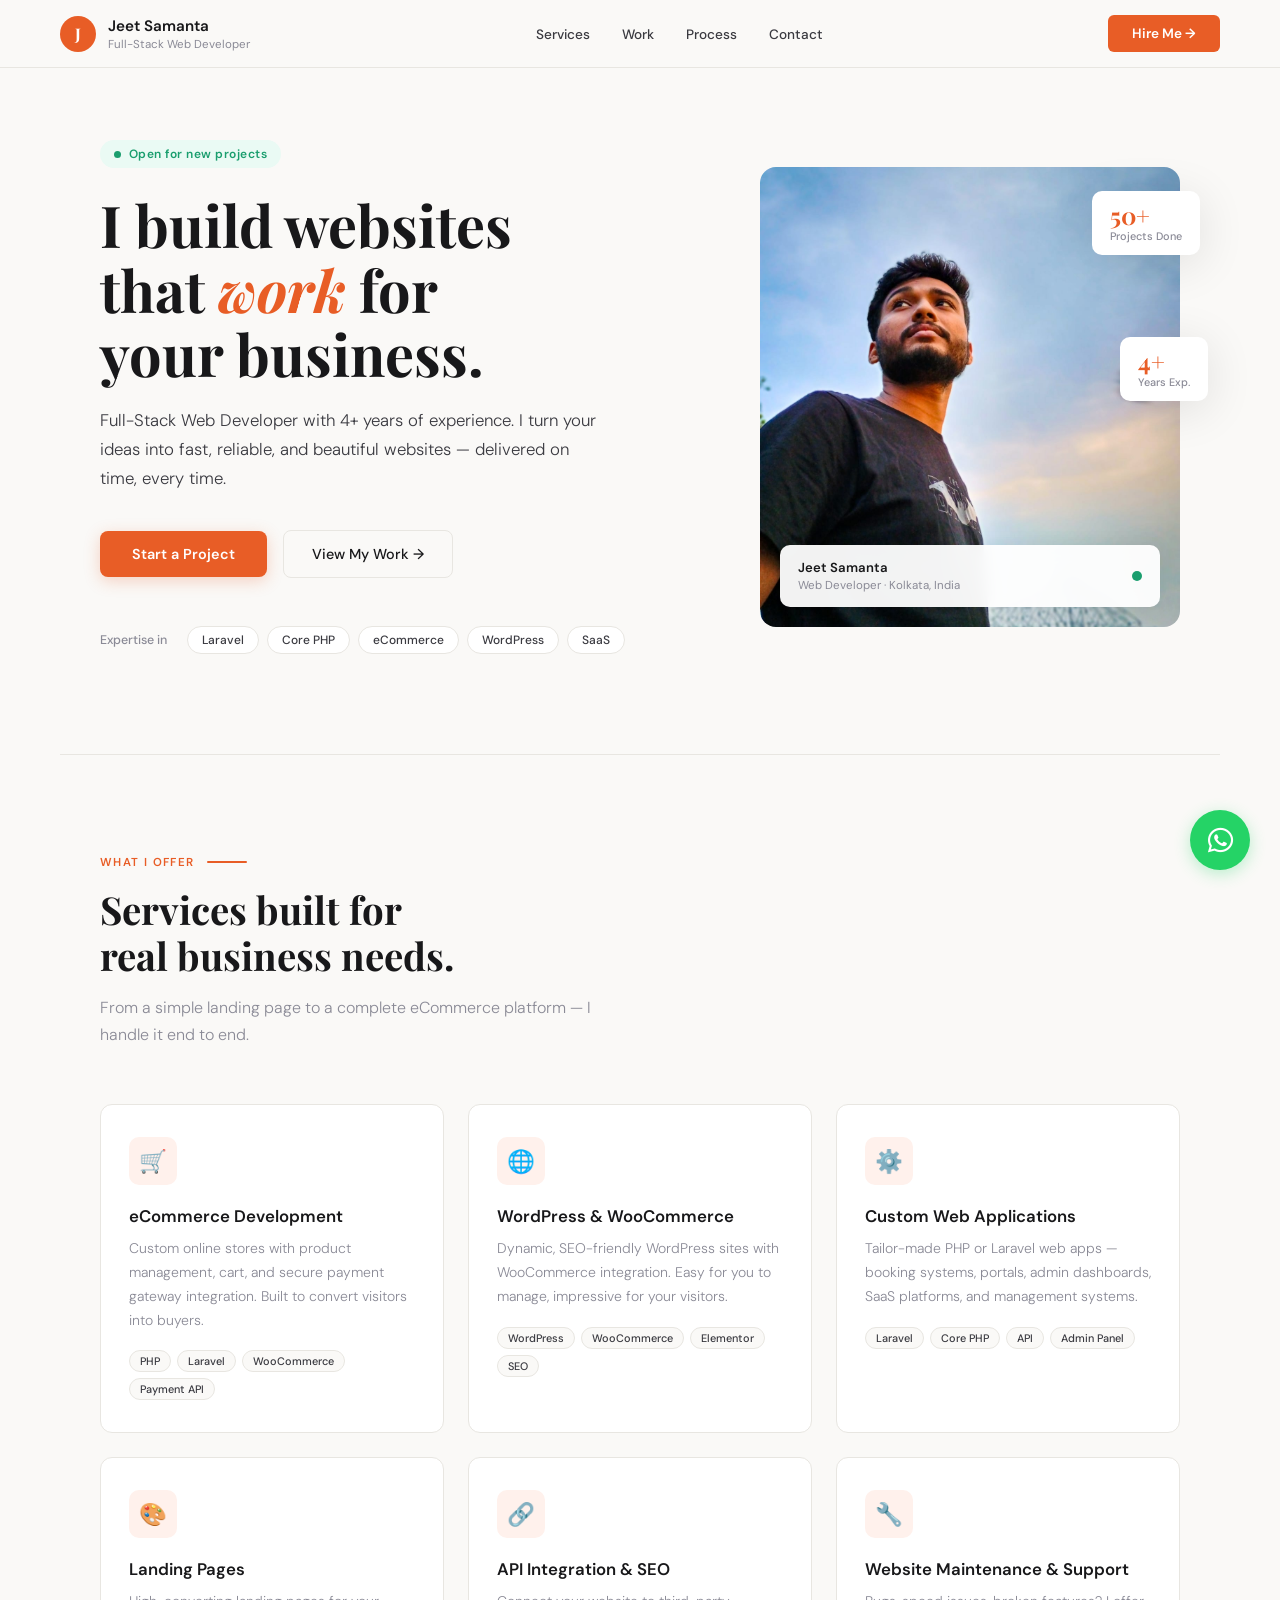
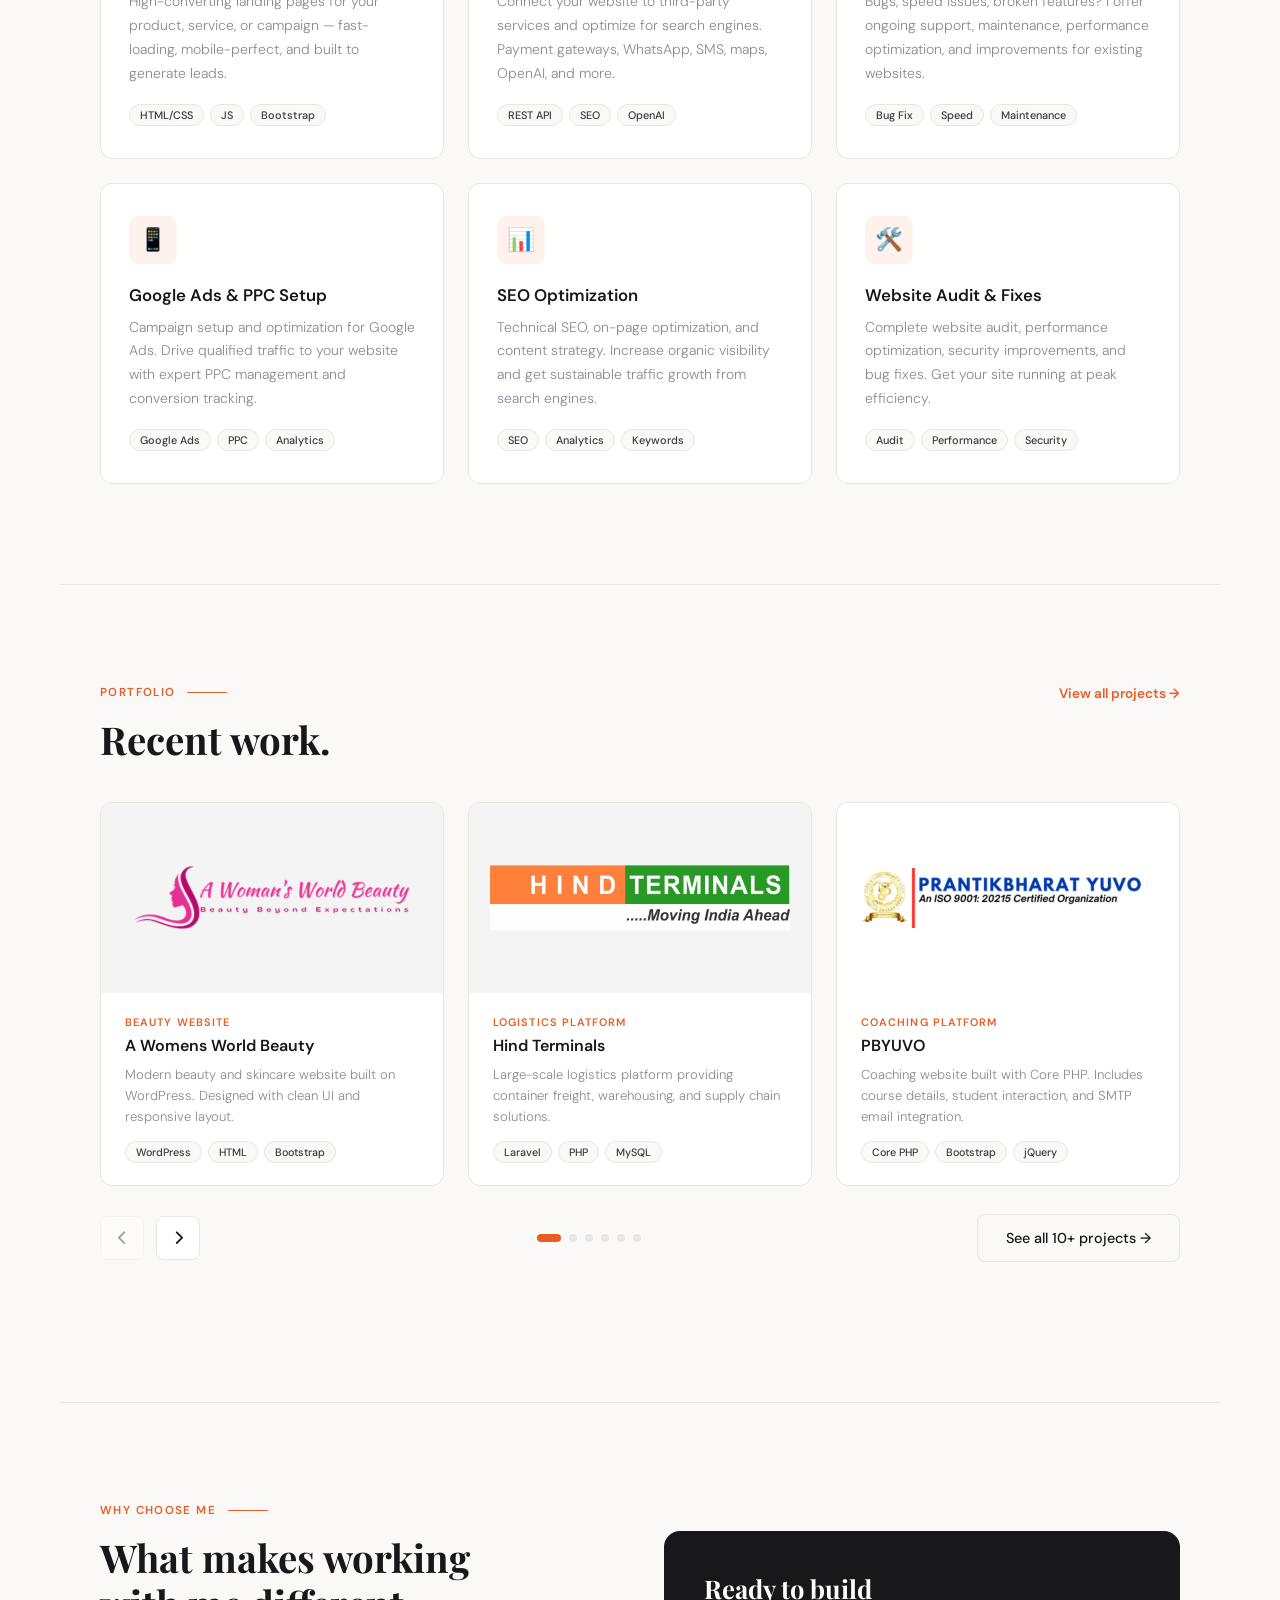
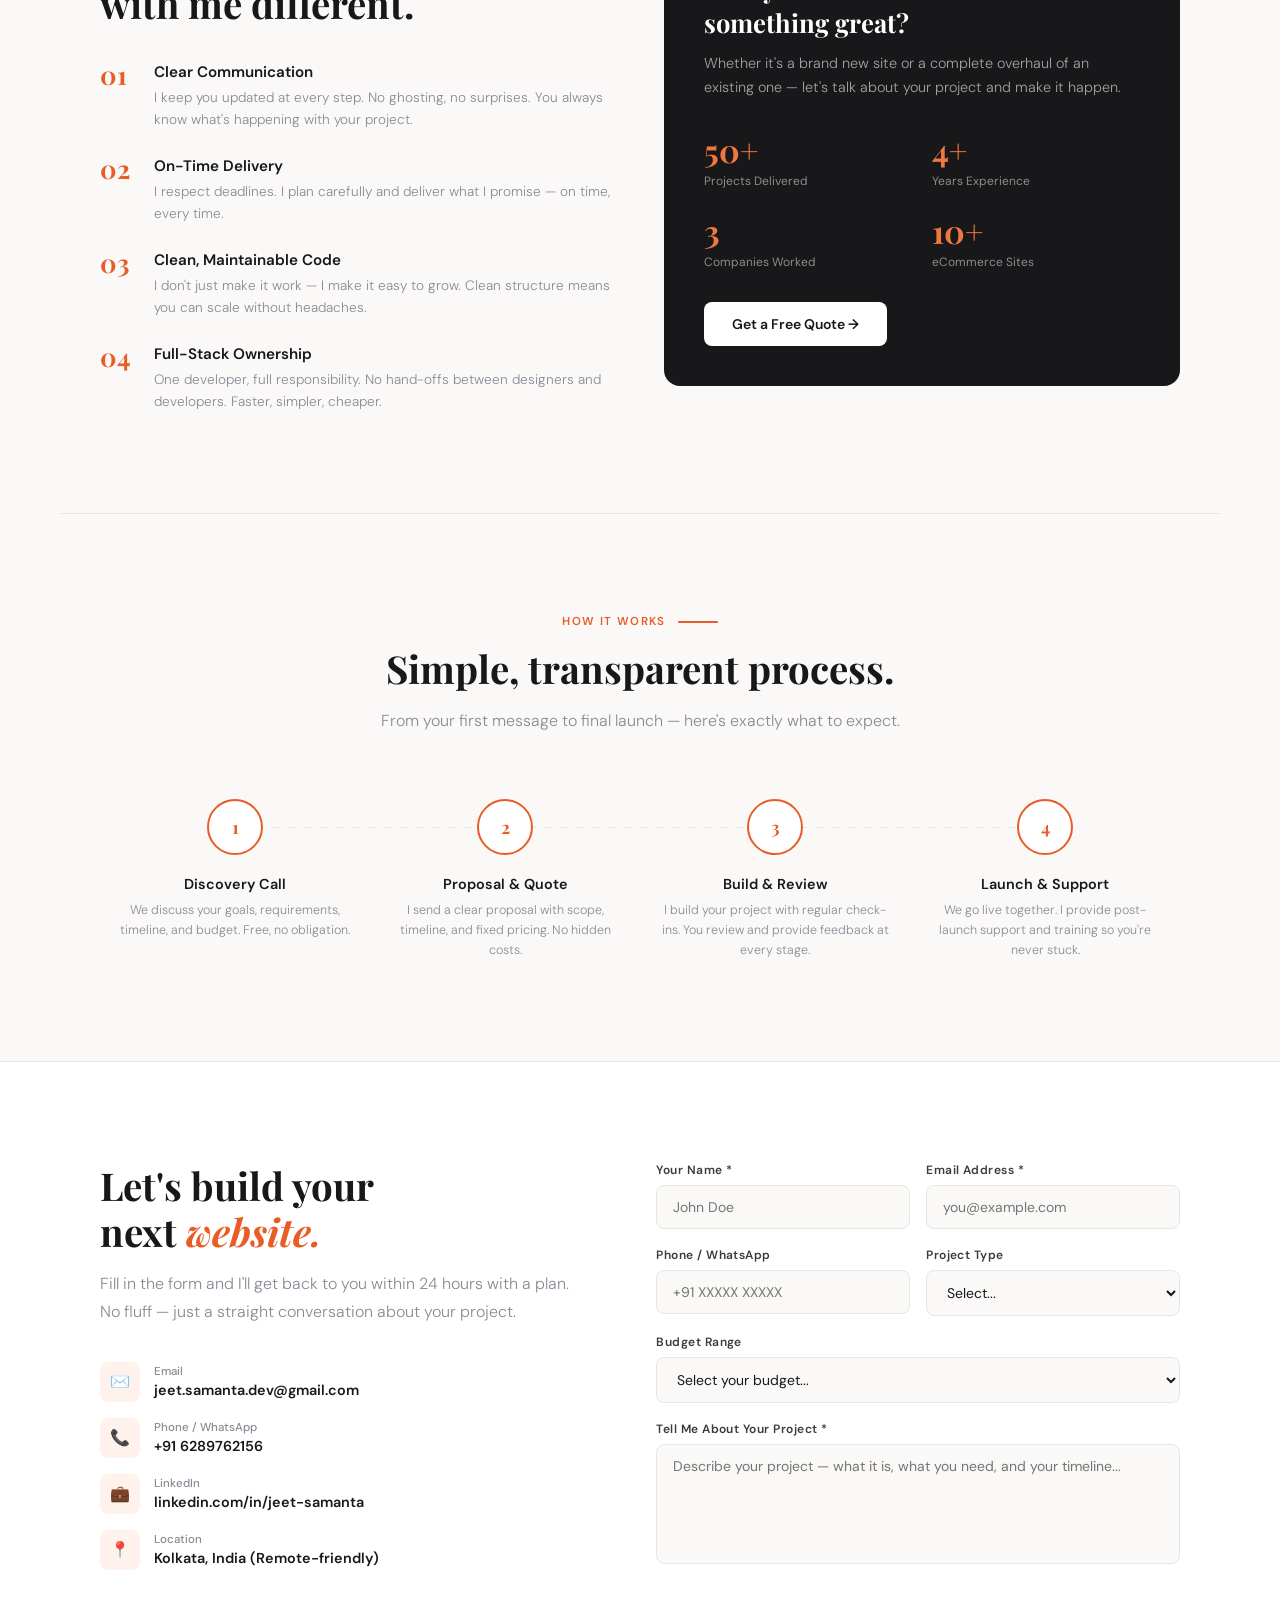
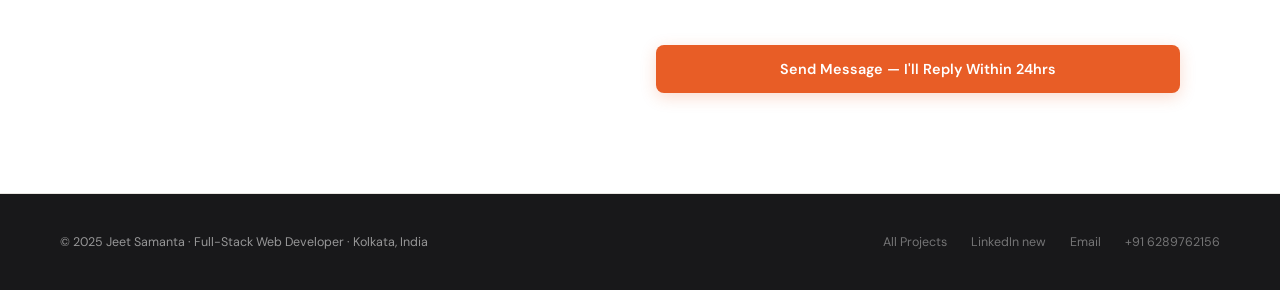
==== commit 166c262c: "Add Google capcha in form section" ====
--- a/index.html
+++ b/index.html
@@ -1043,6 +1043,12 @@
                 required
               ></textarea>
             </div>
+            <!-- Google reCAPTCHA v2 -->
+            <div
+              class="g-recaptcha"
+              data-sitekey="6LfOjOMsAAAAABDse2-AbMzQl3Al-a-L_FBP85f8"
+              style="margin: 20px 0; display: flex; justify-content: center"
+            ></div>
             <button type="submit" class="cf-submit" id="cfSubmit">
               Send Message — I'll Reply Within 24hrs
             </button>
@@ -1059,7 +1065,7 @@
         <a
           href="https://www.linkedin.com/in/jeet-samanta-642195305/"
           target="_blank"
-          >LinkedIn</a
+          >LinkedIn new</a
         >
         <a href="mailto:jeet.samanta.dev@gmail.com">Email</a>
         <a href="tel:+916289762156">+91 6289762156</a>
@@ -1068,6 +1074,8 @@
 
     <!-- jQuery Library -->
     <script src="https://code.jquery.com/jquery-3.6.0.min.js"></script>
+    <!-- Google reCAPTCHA v2 -->
+    <script src="https://www.google.com/recaptcha/api.js" async defer></script>
     <script>
       // ── CAROUSEL LOGIC ──
       const track = document.getElementById("carouselTrack");
@@ -1237,6 +1245,15 @@
         var $btn = $("#cfSubmit");
         var $msg = $("#cfMsg");
 
+        // Get reCAPTCHA token
+        var recaptchaToken = grecaptcha.getResponse();
+        if (!recaptchaToken) {
+          $msg
+            .text("✗ Please complete the reCAPTCHA verification.")
+            .addClass("error");
+          return;
+        }
+
         var formData = {
           name: $("#cname").val(),
           email: $("#cemail").val(),
@@ -1244,6 +1261,7 @@
           type: $("#ctype").val(),
           budget: $("#cbudget").val(),
           message: $("#cmessage").val(),
+          recaptchaToken: recaptchaToken,
         };
 
         $btn.text("Sending...").prop("disabled", true);
@@ -1263,6 +1281,7 @@
                 )
                 .addClass("success");
               $form.trigger("reset");
+              grecaptcha.reset(); // Reset reCAPTCHA
             } else {
               throw new Error(result.error || "Failed to send email");
             }
@@ -1273,6 +1292,7 @@
                 "✗ Error sending email. Please try again or email directly: jeet.samanta.dev@gmail.com",
               )
               .addClass("error");
+            grecaptcha.reset(); // Reset reCAPTCHA on error
           },
           complete: function () {
             $btn
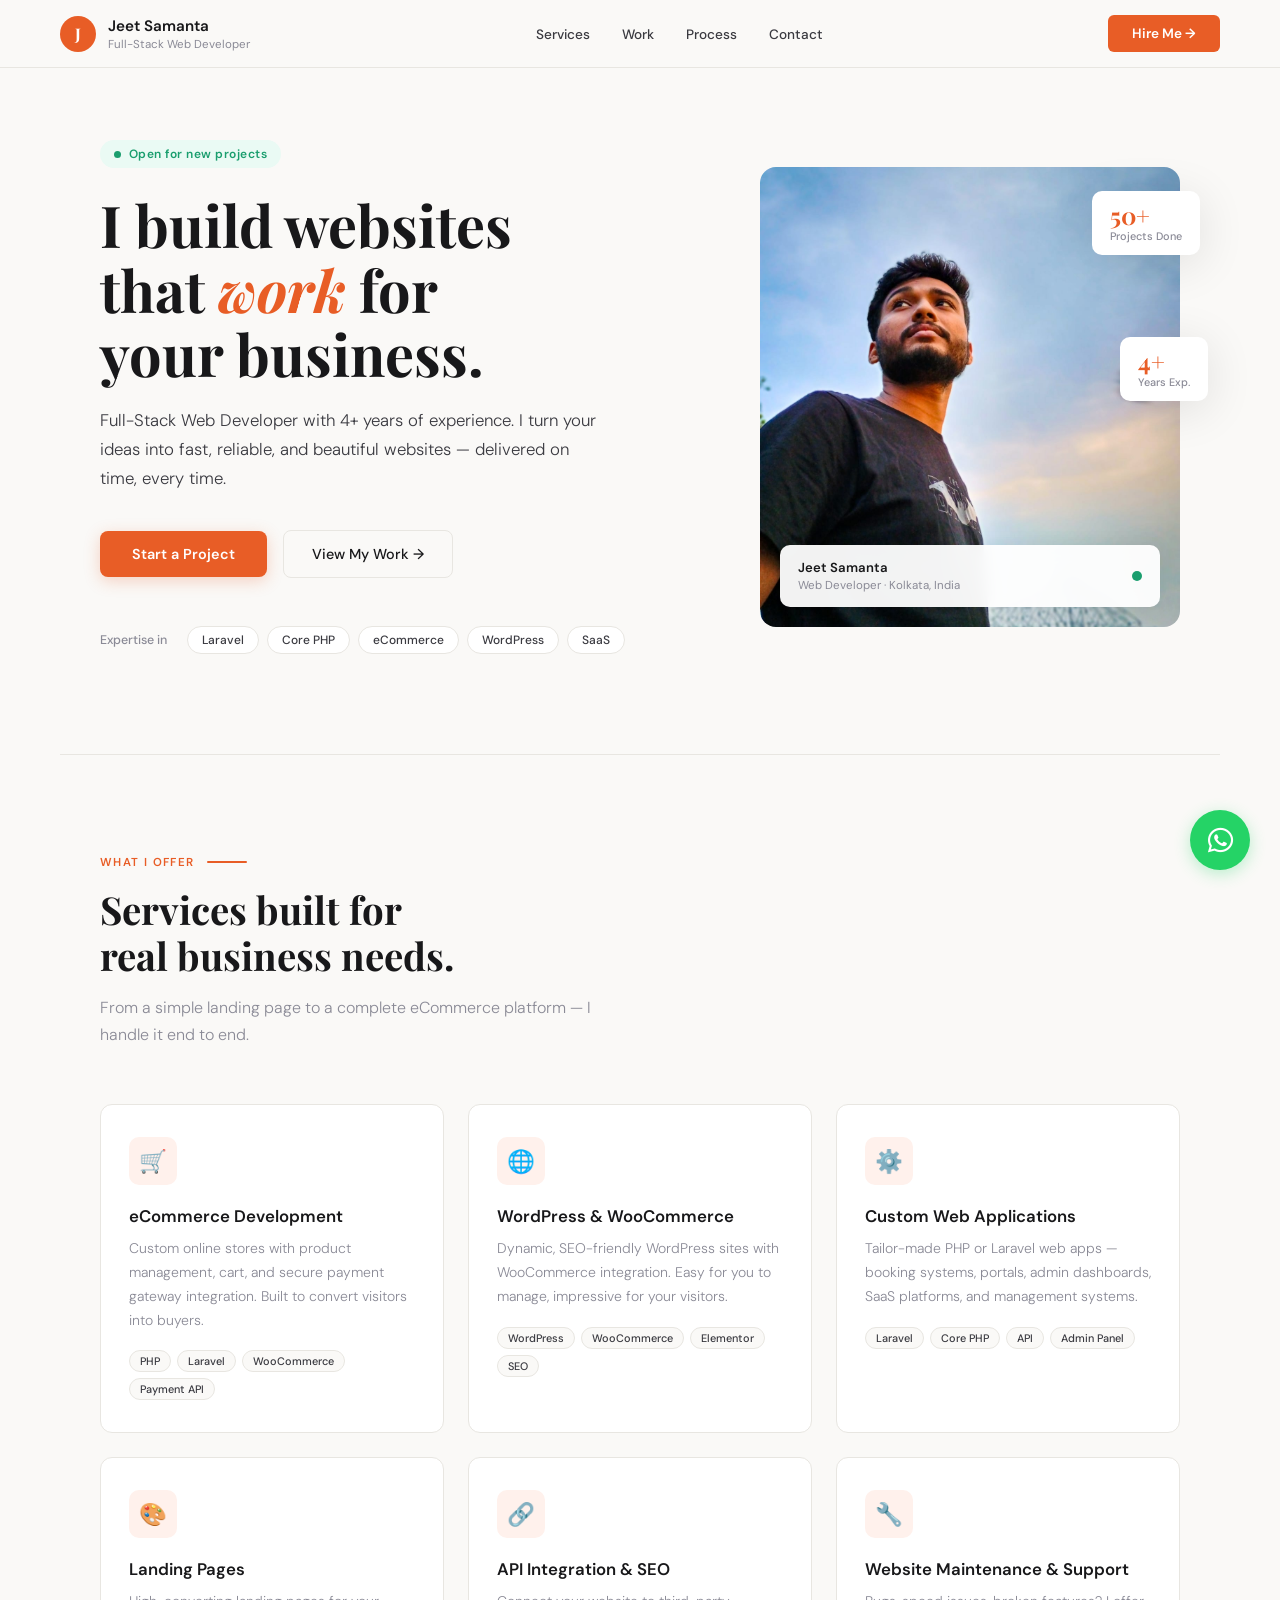
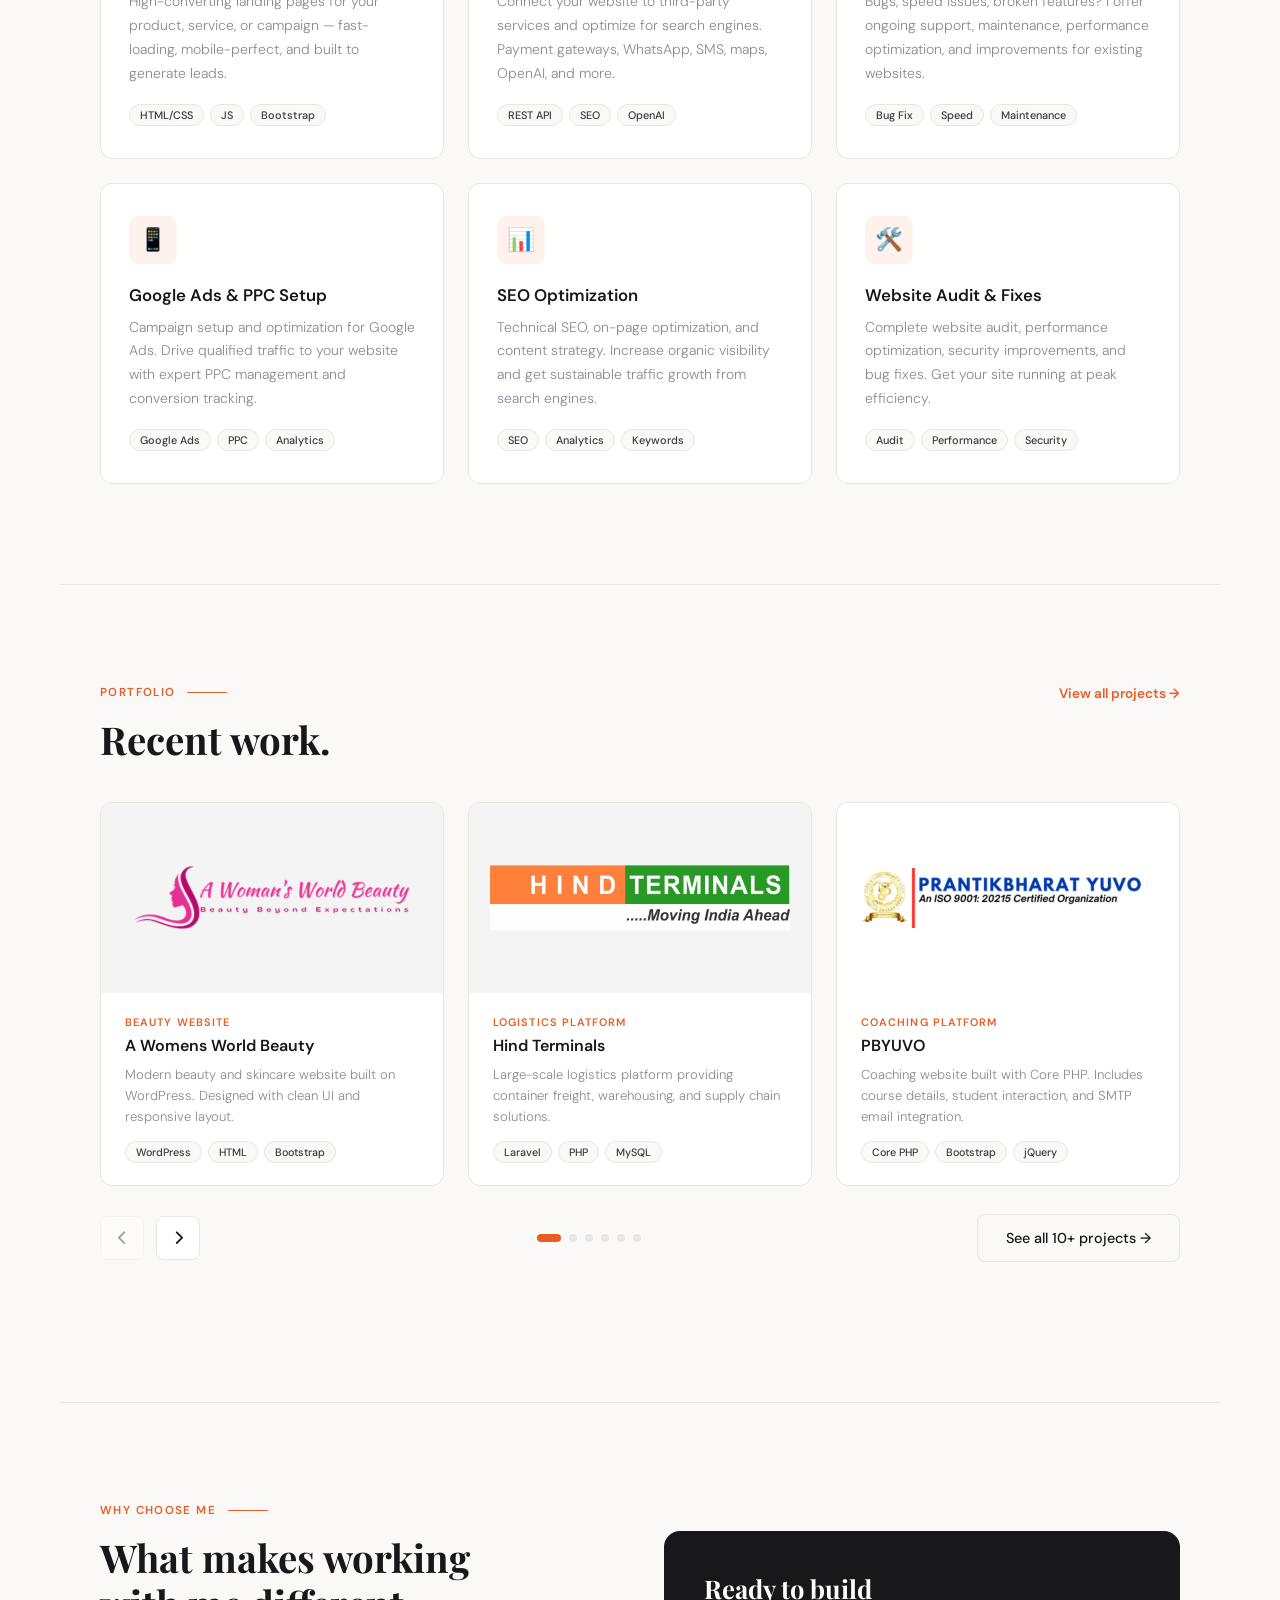
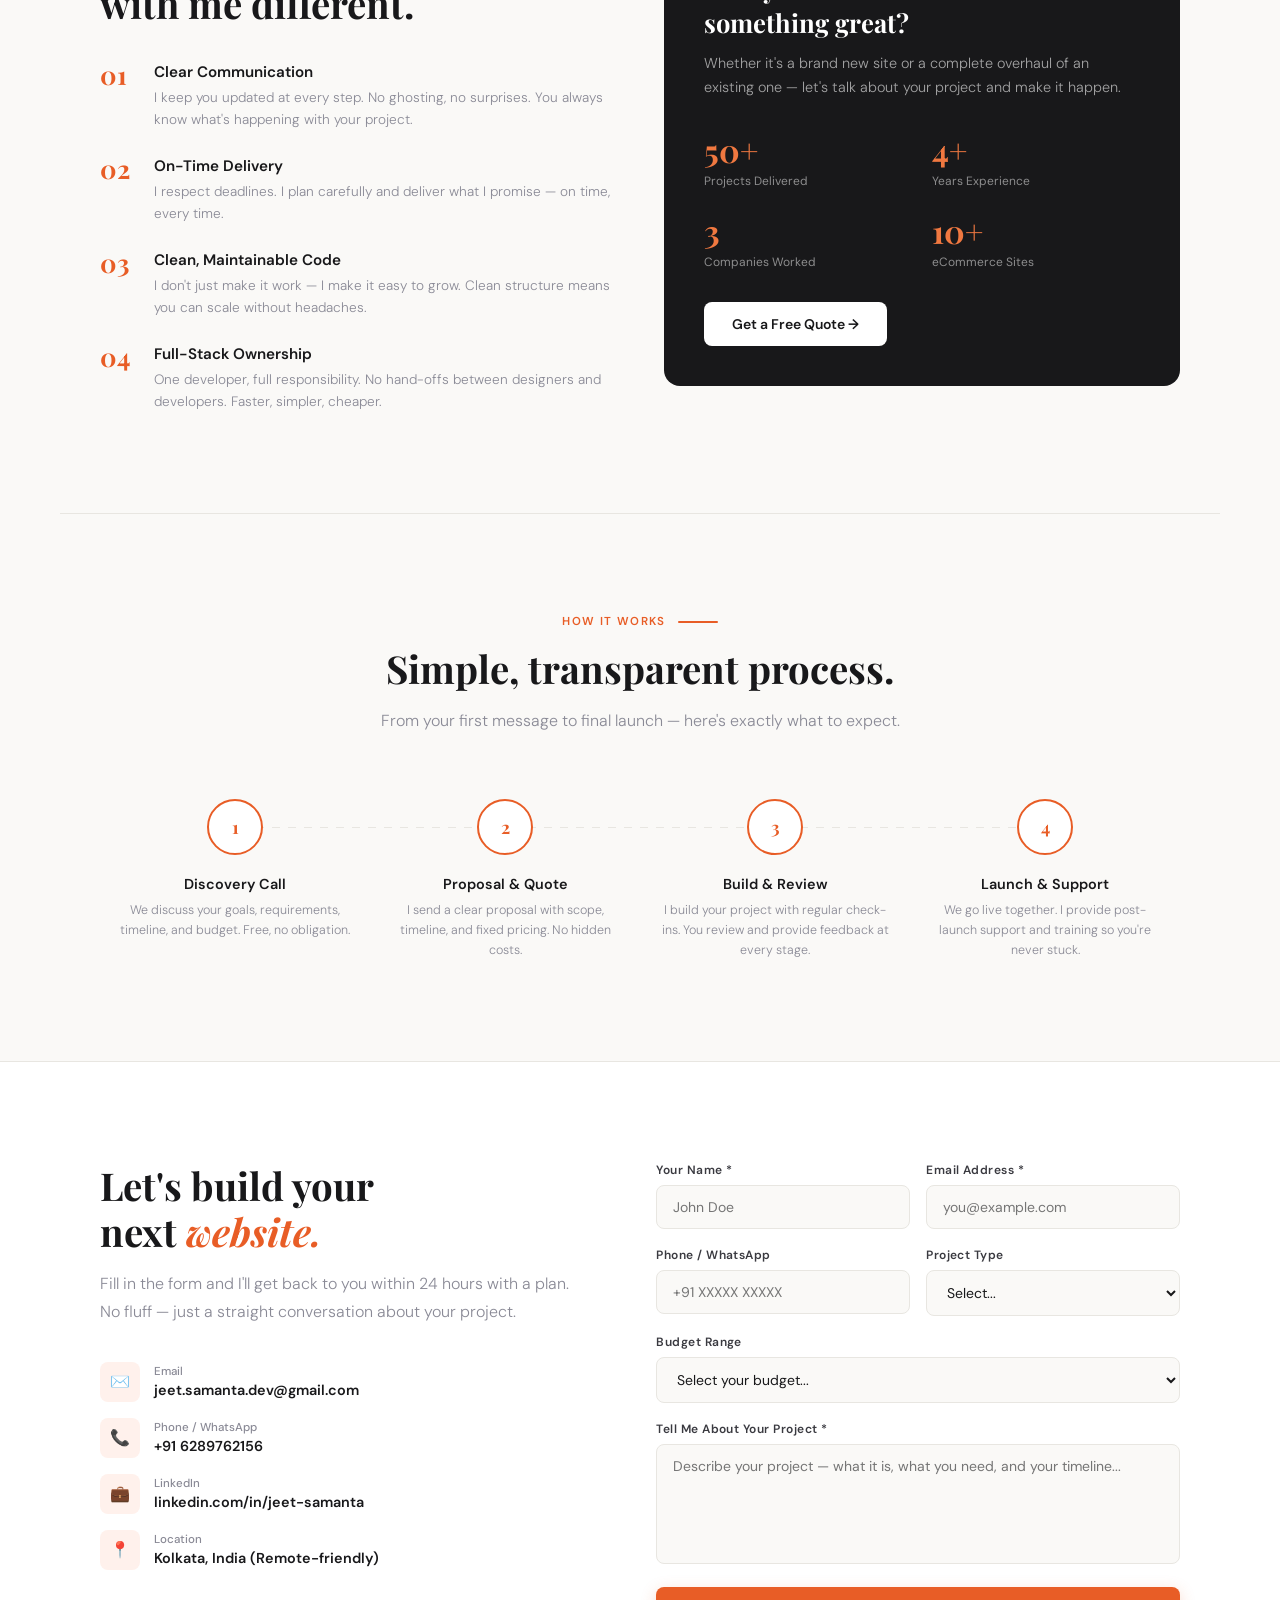
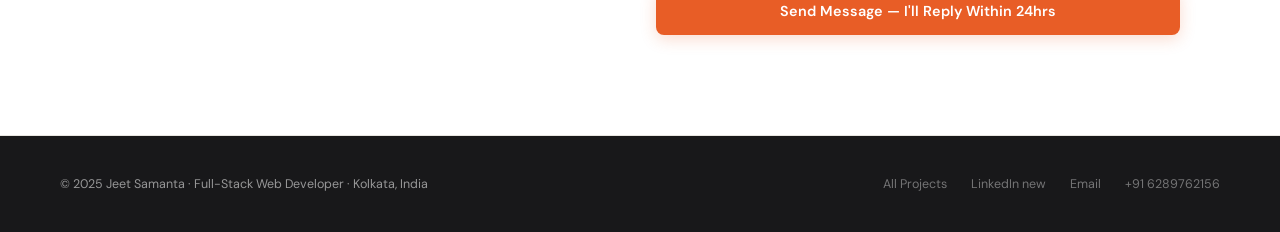
==== commit a35c7087: "change form validation" ====
--- a/index.html
+++ b/index.html
@@ -1043,12 +1043,7 @@
                 required
               ></textarea>
             </div>
-            <!-- Google reCAPTCHA v2 -->
-            <div
-              class="g-recaptcha"
-              data-sitekey="6LfOjOMsAAAAABDse2-AbMzQl3Al-a-L_FBP85f8"
-              style="margin: 20px 0; display: flex; justify-content: center"
-            ></div>
+            <!-- reCAPTCHA removed: GitHub Pages cannot run send_email.php; form uses Web3Forms instead -->
             <button type="submit" class="cf-submit" id="cfSubmit">
               Send Message — I'll Reply Within 24hrs
             </button>
@@ -1074,8 +1069,6 @@
 
     <!-- jQuery Library -->
     <script src="https://code.jquery.com/jquery-3.6.0.min.js"></script>
-    <!-- Google reCAPTCHA v2 -->
-    <script src="https://www.google.com/recaptcha/api.js" async defer></script>
     <script>
       // ── CAROUSEL LOGIC ──
       const track = document.getElementById("carouselTrack");
@@ -1237,7 +1230,10 @@
         .querySelectorAll(".fade-up")
         .forEach((el) => observer.observe(el));
 
-      // ── CONTACT FORM - SMTP EMAIL (jQuery AJAX) ──
+      // ── CONTACT FORM (Web3Forms — works on GitHub Pages; PHP is not available there) ──
+      // Get a free access key at https://web3forms.com and paste it below. Add your github.io domain in their dashboard.
+      var WEB3FORMS_ACCESS_KEY = "0c34ec03-7ed4-4e87-af53-51866e61d2fb";
+
       $("#contactForm").on("submit", function (e) {
         e.preventDefault();
 
@@ -1245,54 +1241,64 @@
         var $btn = $("#cfSubmit");
         var $msg = $("#cfMsg");
 
-        // Get reCAPTCHA token
-        var recaptchaToken = grecaptcha.getResponse();
-        if (!recaptchaToken) {
+        if (!WEB3FORMS_ACCESS_KEY) {
           $msg
-            .text("✗ Please complete the reCAPTCHA verification.")
+            .text(
+              "✗ Set WEB3FORMS_ACCESS_KEY in index.html (free key from web3forms.com).",
+            )
             .addClass("error");
           return;
         }
 
-        var formData = {
-          name: $("#cname").val(),
-          email: $("#cemail").val(),
-          phone: $("#cphone").val(),
-          type: $("#ctype").val(),
-          budget: $("#cbudget").val(),
-          message: $("#cmessage").val(),
-          recaptchaToken: recaptchaToken,
-        };
+        var name = $("#cname").val();
+        var email = $("#cemail").val();
+        var phone = $("#cphone").val();
+        var type = $("#ctype").val();
+        var budget = $("#cbudget").val();
+        var message = $("#cmessage").val();
+
+        var body =
+          "Phone / WhatsApp: " +
+          phone +
+          "\nProject type: " +
+          type +
+          "\nBudget: " +
+          budget +
+          "\n\n" +
+          message;
 
         $btn.text("Sending...").prop("disabled", true);
         $msg.removeClass("success error").text("");
 
         $.ajax({
           type: "POST",
-          url: "send_email.php",
-          data: JSON.stringify(formData),
+          url: "https://api.web3forms.com/submit",
+          headers: { Accept: "application/json" },
+          data: JSON.stringify({
+            access_key: WEB3FORMS_ACCESS_KEY,
+            subject: "New Project Inquiry from Portfolio Website",
+            name: name,
+            email: email,
+            message: body,
+          }),
           contentType: "application/json",
           dataType: "json",
           success: function (result) {
             if (result.success) {
               $msg
-                .text(
-                  "✓ Email sent successfully! I'll get back to you within 24 hours.",
-                )
+                .text("✓ Message sent! I'll get back to you within 24 hours.")
                 .addClass("success");
               $form.trigger("reset");
-              grecaptcha.reset(); // Reset reCAPTCHA
             } else {
-              throw new Error(result.error || "Failed to send email");
+              throw new Error(result.message || "Failed to send");
             }
           },
-          error: function (jqXHR, textStatus, errorThrown) {
+          error: function () {
             $msg
               .text(
-                "✗ Error sending email. Please try again or email directly: jeet.samanta.dev@gmail.com",
+                "✗ Could not send. Try again or email jeet.samanta.dev@gmail.com",
               )
               .addClass("error");
-            grecaptcha.reset(); // Reset reCAPTCHA on error
           },
           complete: function () {
             $btn
